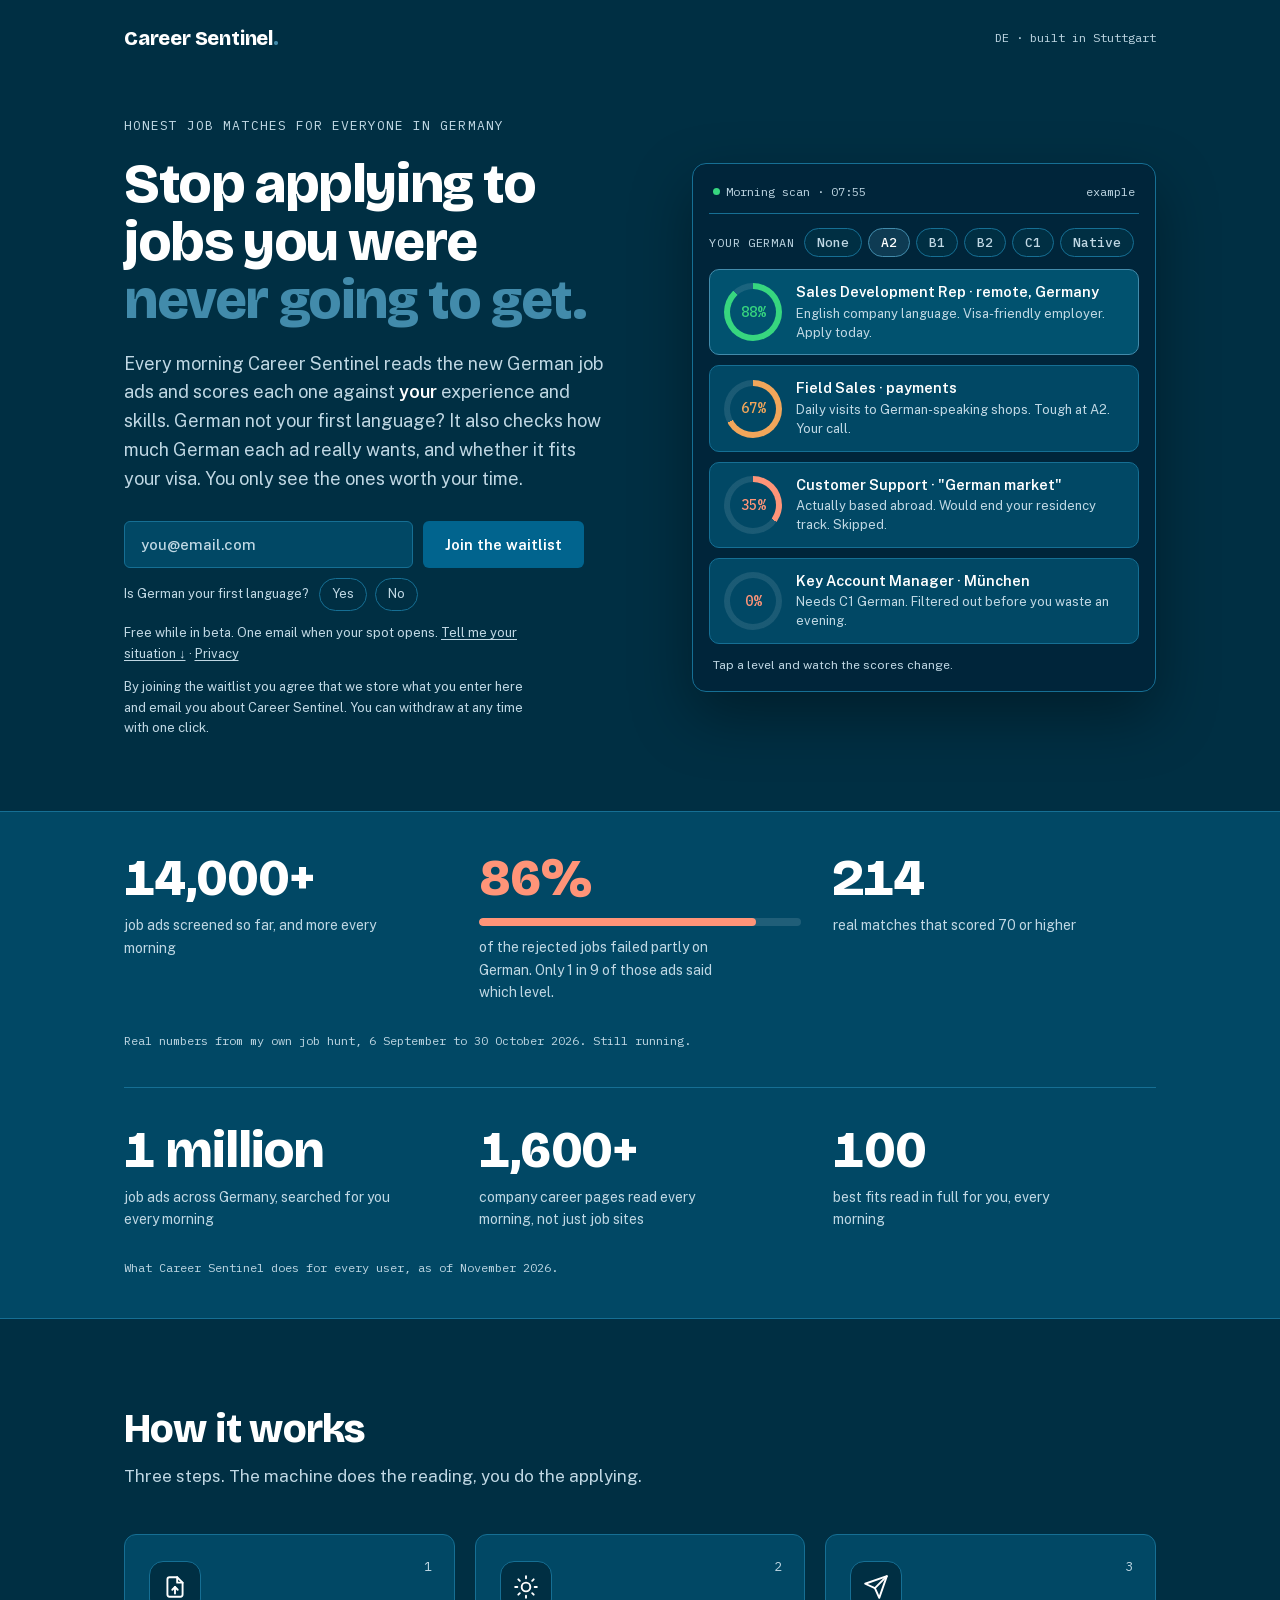
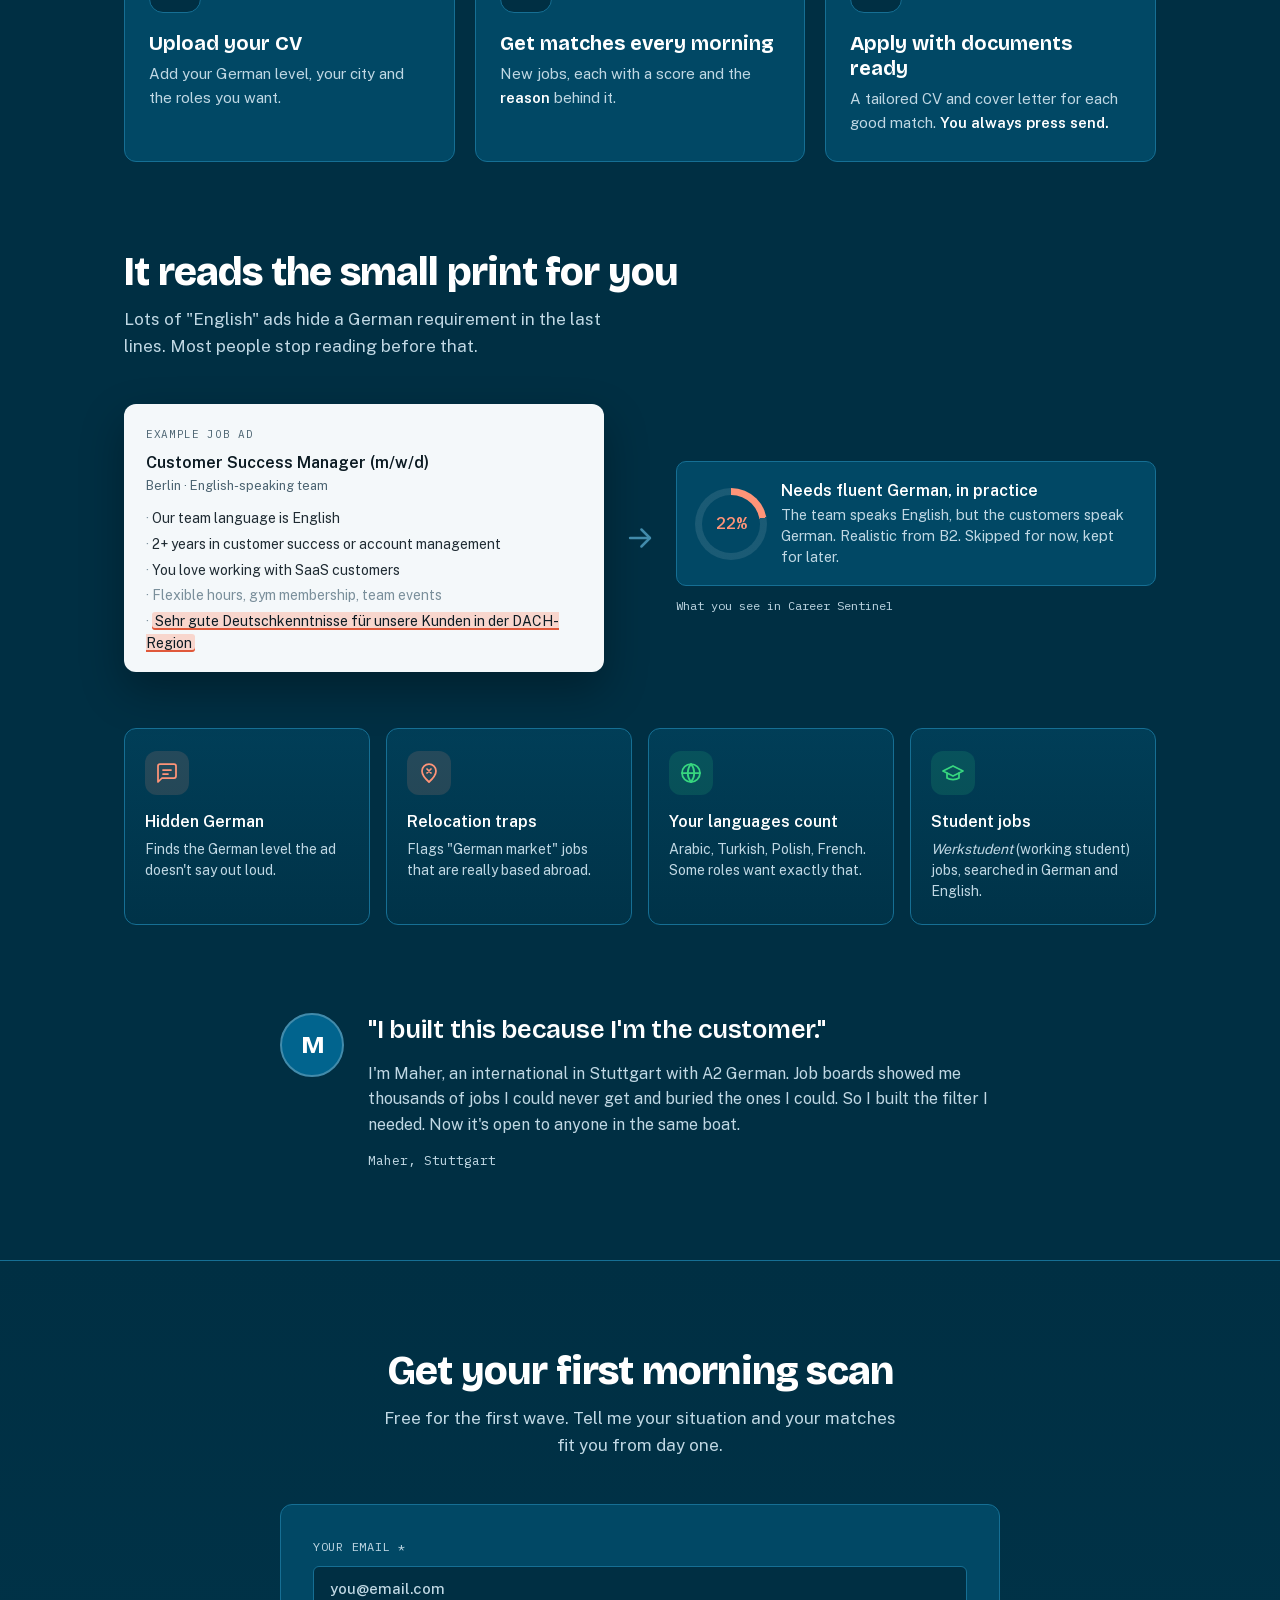
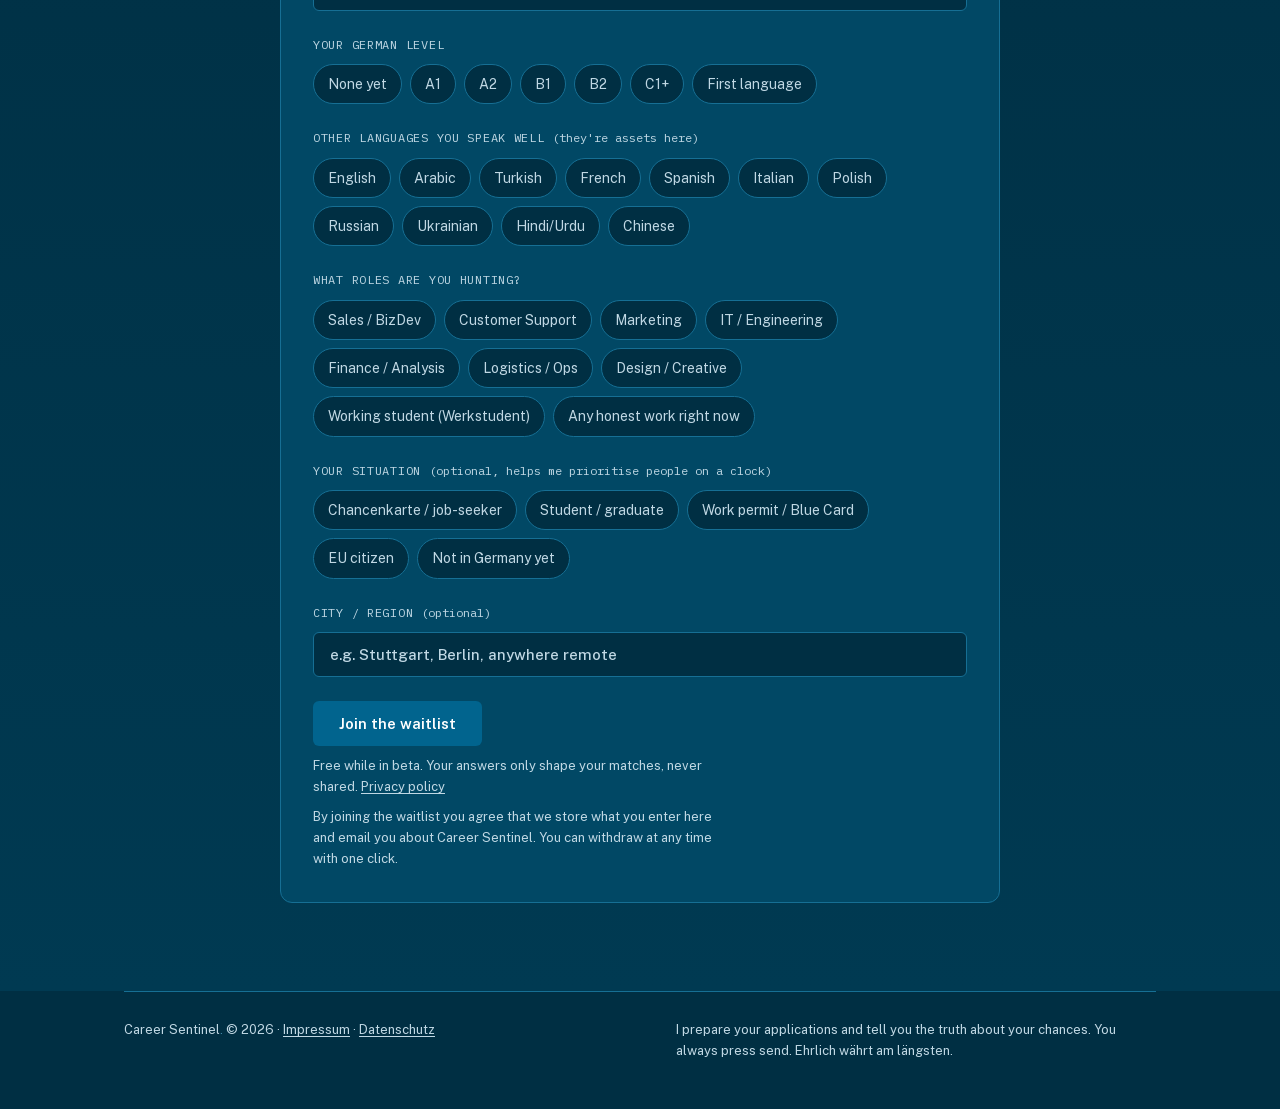
==== index.html @ a201314f "Landing page: what Career Sentinel does every morning, in three numbers A second row under the job-h" ====
<!doctype html>
<html lang="en">
<head>
<meta charset="utf-8">
<meta name="viewport" content="width=device-width, initial-scale=1">
<title>Career Sentinel</title>
<meta name="description" content="Every morning, Career Sentinel scans the German job market and scores each posting for your languages, your visa situation and your level of German. Built in Stuttgart, for job seekers.">
<meta property="og:title" content="Career Sentinel: the German job market, working for you">
<meta property="og:description" content="Daily scans of the German job market, honestly scored for every job seeker: language reality, visa fit, no relocation traps. Join the waitlist.">
<meta property="og:type" content="website">
<meta property="og:url" content="https://careersentinel.de/">
<meta property="og:image" content="https://careersentinel.de/og-image.png">
<meta name="twitter:card" content="summary_large_image">
<link rel="canonical" href="https://careersentinel.de/">
<link rel="stylesheet" href="fonts/fonts.css">
<link rel="icon" href="favicon.ico" sizes="any">
<link rel="icon" href="favicon-32.png" type="image/png" sizes="32x32">
<link rel="apple-touch-icon" href="apple-touch-icon.png">
<style>
  :root {
    /* Brand palette from the designer: 002F43 / 01648E / 428BAB / C0D8E4
       / FFFFFF / 2B2B2B / 000000, matching app.careersentinel.de.
       Each colour has ONE job, because the brand blues are not readable
       as body text on this background: --signal fills buttons and is
       never text; --accent draws borders and may carry LARGE text only
       (3.71 on --night, which clears the 3.0 large text is allowed and
       misses the 4.5 body text needs); --ink-dim is the only blue safe
       at body size. --good, --warn and --reject sit deliberately
       outside the palette: they carry meaning in the demo, and seven
       blues cannot say "this one will waste your time".
       Measured on --surface: white 9.9, --ink-dim 6.7, --good 5.2,
       --warn 4.9, --reject 4.6, white on --signal 6.5. */
    --night: #002F43;
    --surface: #014865;
    --surface-2: #01526F;
    --line: #166F94;
    --ink: #FFFFFF;
    --ink-dim: #C0D8E4;
    --signal: #01648E;
    --on-signal: #FFFFFF;
    --accent: #428BAB;
    --good: #37D67F;
    --warn: #F2A65A;
    --reject: #FF9478;
    --display: "Bricolage Grotesque", Georgia, serif;
    --body: "Public Sans", -apple-system, Helvetica, Arial, sans-serif;
    --mono: "IBM Plex Mono", Menlo, monospace;
  }
  * { margin: 0; padding: 0; box-sizing: border-box; }
  body {
    background: var(--night);
    color: var(--ink);
    font-family: var(--body);
    font-size: 16px;
    line-height: 1.6;
  }
  .wrap { max-width: 1080px; margin: 0 auto; padding: 0 24px; }
  @media (max-width: 520px) { .wrap { padding: 0 16px; } }
  svg.i { width: 24px; height: 24px; fill: none; stroke: currentColor;
    stroke-width: 1.75; stroke-linecap: round; stroke-linejoin: round; flex: none; }

  /* ---------- header ---------- */
  header {
    display: flex; align-items: center; justify-content: space-between;
    padding: 22px 0;
  }
  .logo {
    font-family: var(--display); font-weight: 800; font-size: 20px;
    letter-spacing: -0.01em; color: var(--ink); text-decoration: none;
  }
  .logo .dot { color: var(--accent); }
  .made-in {
    font-family: var(--mono); font-size: 12px; color: var(--ink-dim);
  }

  /* ---------- hero ---------- */
  .hero {
    display: grid; grid-template-columns: 1.05fr 0.95fr; gap: 56px;
    align-items: center; padding: 40px 0 72px;
  }
  @media (max-width: 860px) { .hero { grid-template-columns: 1fr; gap: 40px; padding-top: 16px; } }
  .eyebrow {
    font-family: var(--mono); font-size: 13px; color: var(--ink-dim);
    letter-spacing: 0.08em; text-transform: uppercase; margin-bottom: 18px;
  }
  h1 {
    font-family: var(--display); font-weight: 800; font-size: clamp(34px, 5.2vw, 56px);
    line-height: 1.04; letter-spacing: -0.025em; text-wrap: balance;
    margin-bottom: 20px;
  }
  h1 em { font-style: normal; color: var(--accent); }
  .sub {
    font-size: 18px; color: var(--ink-dim); max-width: 44ch; margin-bottom: 28px;
  }
  .sub strong { color: var(--ink); font-weight: 600; }

  form.waitlist { display: flex; gap: 10px; max-width: 460px; }
  @media (max-width: 520px) { form.waitlist { flex-direction: column; } }
  form.waitlist input {
    flex: 1; background: var(--surface); border: 1px solid var(--line);
    color: var(--ink); font: 500 15px var(--body);
    padding: 14px 16px; border-radius: 6px; min-width: 0;
  }
  form.waitlist input::placeholder { color: var(--ink-dim); }
  form.waitlist input:focus, form.waitlist button:focus {
    outline: 2px solid var(--ink); outline-offset: 2px;
  }
  form.waitlist button {
    background: var(--signal); color: var(--on-signal); border: 0; cursor: pointer;
    font: 600 15px var(--body); padding: 14px 22px; border-radius: 6px;
    white-space: nowrap;
  }
  form.waitlist button:hover { filter: brightness(1.08); }
  /* one optional tap under the email: who is actually signing up */
  form.waitlist { flex-wrap: wrap; }
  .quick-q { flex-basis: 100%; display: flex; align-items: center; flex-wrap: wrap; gap: 8px 10px;
    font-size: 13px; color: var(--ink-dim); }
  .quick-q .pills label { padding: 5px 12px; font-size: 13px; }
  .form-note { font-size: 13px; color: var(--ink-dim); margin-top: 12px; max-width: 52ch; }

  /* ---------- morning scan panel (hero right) ---------- */
  .panel {
    background: #00253A; border: 1px solid var(--line); border-radius: 14px;
    padding: 16px; box-shadow: 0 24px 60px rgba(0, 0, 0, 0.35);
  }
  .panel-bar {
    display: flex; align-items: center; justify-content: space-between;
    font-family: var(--mono); font-size: 12px; color: var(--ink-dim);
    padding: 2px 4px 12px; border-bottom: 1px solid var(--line); margin-bottom: 14px;
  }
  .panel-bar .live { display: inline-flex; align-items: center; gap: 6px; }
  .panel-bar .live::before {
    content: ""; width: 7px; height: 7px; border-radius: 50%; background: var(--good);
  }
  .stack { display: flex; flex-direction: column; gap: 10px; }
  .vcard {
    background: var(--surface); border: 1px solid var(--line);
    border-radius: 10px; padding: 12px 14px;
    display: grid; grid-template-columns: 58px 1fr; gap: 14px; align-items: center;
  }
  .ring {
    --p: 0; --c: var(--good);
    width: 58px; height: 58px; border-radius: 50%;
    background: conic-gradient(var(--c) calc(var(--p) * 1%), rgba(255,255,255,0.1) 0);
    display: grid; place-items: center;
    transition: --p 0.4s ease;
  }
  .ring .score {
    width: 46px; height: 46px; border-radius: 50%; background: var(--surface);
    display: grid; place-items: center;
    font-family: var(--mono); font-weight: 500; font-size: 14px; color: var(--c);
  }
  .vcard.lift .ring .score { background: var(--surface-2); }
  .ok { --c: var(--good); } .warn { --c: var(--warn); } .no { --c: var(--reject); }
  .vcard .job { font-weight: 600; font-size: 14.5px; line-height: 1.35; }
  .vcard .verdict { font-size: 13px; color: var(--ink-dim); margin-top: 3px; line-height: 1.45; }
  .vcard.lift { border-color: var(--accent); background: var(--surface-2); }

  .level-picker { display: flex; align-items: center; flex-wrap: wrap; gap: 6px; margin-bottom: 12px; }
  .level-picker .lp-label {
    font-family: var(--mono); font-size: 12px; color: var(--ink-dim);
    letter-spacing: 0.06em; text-transform: uppercase; margin-right: 4px;
  }
  .level-picker button {
    font: 500 13px var(--mono); cursor: pointer;
    background: var(--night); color: var(--ink-dim);
    border: 1px solid var(--line); border-radius: 999px; padding: 5px 12px;
  }
  .level-picker button:hover { border-color: var(--accent); }
  .level-picker button[aria-pressed="true"] {
    border-color: var(--accent); color: var(--ink);
    background: rgba(66, 139, 171, 0.22);
  }
  .level-picker button:focus-visible { outline: 2px solid var(--ink); outline-offset: 2px; }
  .panel-note { font-size: 12px; color: var(--ink-dim); margin-top: 12px; padding: 0 4px; }

  /* ---------- proof strip ---------- */
  .proof {
    background: var(--surface); border-top: 1px solid var(--line); border-bottom: 1px solid var(--line);
    padding: 40px 0;
  }
  .proof-grid {
    display: grid; grid-template-columns: repeat(3, 1fr); gap: 32px;
  }
  @media (max-width: 720px) { .proof-grid { grid-template-columns: 1fr; gap: 28px; } }
  .proof .num {
    font-family: var(--display); font-weight: 800; font-size: clamp(40px, 5vw, 52px);
    line-height: 1; letter-spacing: -0.02em; font-variant-numeric: tabular-nums;
  }
  .proof .num.red { color: var(--reject); }
  .proof .lbl { font-size: 14px; color: var(--ink-dim); margin-top: 10px; max-width: 30ch; }
  .bar { height: 8px; border-radius: 99px; background: rgba(255,255,255,0.12); margin-top: 14px; overflow: hidden; }
  .bar span { display: block; height: 100%; width: 86%; background: var(--reject); border-radius: 99px; }
  .proof-src { font-size: 12px; color: var(--ink-dim); margin-top: 28px; font-family: var(--mono); }
  .proof-grid.next { margin-top: 36px; padding-top: 36px; border-top: 1px solid var(--line); }

  /* ---------- sections ---------- */
  section { padding: 88px 0; }
  @media (max-width: 720px) { section { padding: 64px 0; } }
  h2 {
    font-family: var(--display); font-weight: 800; font-size: clamp(28px, 3.8vw, 40px);
    letter-spacing: -0.02em; line-height: 1.1; text-wrap: balance;
    margin-bottom: 12px; max-width: 22ch;
  }
  .lede { color: var(--ink-dim); max-width: 52ch; margin-bottom: 44px; font-size: 17px; }

  /* steps */
  .steps { display: grid; grid-template-columns: repeat(3, 1fr); gap: 20px; counter-reset: step; position: relative; }
  @media (max-width: 820px) { .steps { grid-template-columns: 1fr; } }
  .step {
    background: var(--surface); border: 1px solid var(--line);
    border-radius: 12px; padding: 26px 24px; position: relative;
  }
  .step .icon {
    width: 52px; height: 52px; border-radius: 14px; display: grid; place-items: center;
    background: var(--night); border: 1px solid var(--line); color: var(--ink); margin-bottom: 18px;
  }
  .step .icon svg.i { width: 26px; height: 26px; }
  .step .n {
    position: absolute; top: 22px; right: 22px;
    font-family: var(--mono); font-size: 13px; color: var(--ink-dim);
  }
  .step h3 { font-family: var(--display); font-weight: 700; font-size: 20px; line-height: 1.25; margin-bottom: 6px; }
  .step p { font-size: 15px; color: var(--ink-dim); }
  .step p strong { color: var(--ink); font-weight: 600; }
  @media (max-width: 820px) {
    .step { display: grid; grid-template-columns: 52px 1fr; column-gap: 16px; padding: 20px; }
    .step .icon { grid-row: span 2; margin: 0; }
    .step h3 { font-size: 18px; padding-right: 16px; }
  }

  /* small print: ad vs verdict */
  .reveal {
    display: grid; grid-template-columns: 1fr 56px 1fr; align-items: center; gap: 8px;
    margin-bottom: 56px;
  }
  @media (max-width: 820px) { .reveal { grid-template-columns: 1fr; gap: 12px; } }
  .ad {
    background: #F4F8FA; color: #1F2B33; border-radius: 12px; padding: 22px 22px 18px;
    font-size: 14px; line-height: 1.55; box-shadow: 0 18px 44px rgba(0,0,0,0.3);
  }
  .ad .tag {
    font-family: var(--mono); font-size: 11px; letter-spacing: 0.06em; text-transform: uppercase;
    color: #4C6472; margin-bottom: 8px;
  }
  .ad .t { font-weight: 700; font-size: 16px; color: #0B1A22; }
  .ad .meta { color: #4C6472; font-size: 13px; margin-bottom: 12px; }
  .ad ul { list-style: none; display: flex; flex-direction: column; gap: 4px; }
  .ad li::before { content: "· "; color: #7A8F9B; }
  .ad .fade { color: #7A8F9B; }
  .ad mark {
    background: rgba(255, 148, 120, 0.35); color: #0B1A22; padding: 1px 3px; border-radius: 3px;
    box-shadow: inset 0 -2px 0 #E0583A;
  }
  .arrow { display: grid; place-items: center; color: var(--accent); }
  .arrow svg.i { width: 34px; height: 34px; }
  @media (max-width: 820px) { .arrow svg.i { transform: rotate(90deg); } }
  .reveal .vcard { padding: 18px; grid-template-columns: 72px 1fr; }
  .reveal .ring { width: 72px; height: 72px; }
  .reveal .ring .score { width: 58px; height: 58px; font-size: 17px; }
  .reveal .vcard .job { font-size: 16px; }
  .reveal .vcard .verdict { font-size: 14.5px; }
  .reveal-cap { font-size: 12px; color: var(--ink-dim); font-family: var(--mono); margin-top: 10px; }

  .tiles { display: grid; grid-template-columns: repeat(4, 1fr); gap: 16px; }
  @media (max-width: 960px) { .tiles { grid-template-columns: repeat(2, 1fr); } }
  @media (max-width: 520px) { .tiles { grid-template-columns: 1fr; } }
  .tile {
    border: 1px solid var(--line); border-radius: 12px; padding: 22px 20px;
    background: linear-gradient(180deg, rgba(1,72,101,0.6), rgba(1,72,101,0.15));
  }
  .tile .ti {
    width: 44px; height: 44px; border-radius: 12px; display: grid; place-items: center; margin-bottom: 14px;
  }
  .tile .ti.no { background: rgba(255,148,120,0.14); color: var(--reject); }
  .tile .ti.ok { background: rgba(55,214,127,0.14); color: var(--good); }
  .tile b { display: block; font-size: 16px; margin-bottom: 4px; }
  .tile span { font-size: 14px; color: var(--ink-dim); line-height: 1.5; display: block; }

  /* ---------- founder ---------- */
  .founder {
    display: grid; grid-template-columns: auto 1fr; gap: 24px;
    align-items: start; max-width: 720px; margin: 0 auto;
  }
  @media (max-width: 560px) { .founder { grid-template-columns: 1fr; gap: 16px; } }
  .founder .avatar {
    width: 64px; height: 64px; border-radius: 50%;
    background: var(--signal); color: var(--on-signal);
    display: grid; place-items: center; border: 2px solid var(--accent);
    font-family: var(--display); font-weight: 800; font-size: 24px;
  }
  .founder blockquote {
    font-family: var(--display); font-weight: 600; font-size: clamp(21px, 2.6vw, 26px);
    line-height: 1.3; letter-spacing: -0.01em; margin-bottom: 14px; text-wrap: pretty;
  }
  .founder p { font-size: 16px; color: var(--ink-dim); }
  .founder .sig { font-family: var(--mono); font-size: 13px; color: var(--ink-dim); margin-top: 14px; }

  /* ---------- final CTA + footer ---------- */
  .final { padding: 88px 0; background: linear-gradient(180deg, var(--night), #003A52); border-top: 1px solid var(--line); }
  .final h2, .final > .wrap > .lede { text-align: center; margin-left: auto; margin-right: auto; }
  .signup {
    background: var(--surface); border: 1px solid var(--line); border-radius: 12px;
    padding: 32px; max-width: 720px; margin: 0 auto;
    display: flex; flex-direction: column; gap: 24px;
  }
  @media (max-width: 520px) { .signup { padding: 22px 18px; } }
  .field-label {
    font-family: var(--mono); font-size: 12px; color: var(--ink-dim);
    letter-spacing: 0.06em; text-transform: uppercase; margin-bottom: 10px;
  }
  .field-label .opt { text-transform: none; letter-spacing: 0; }
  .pills { display: flex; flex-wrap: wrap; gap: 8px; }
  .pills label {
    cursor: pointer; user-select: none;
    border: 1px solid var(--line); border-radius: 999px;
    padding: 8px 14px; font-size: 14px; color: var(--ink-dim);
    background: var(--night);
  }
  .pills input { position: absolute; opacity: 0; pointer-events: none; }
  .pills label:has(input:checked) {
    border-color: var(--accent); color: var(--ink);
    background: rgba(66, 139, 171, 0.22);
  }
  .pills label:has(input:focus-visible) { outline: 2px solid var(--ink); outline-offset: 2px; }
  .signup input[type="text"], .signup input[type="email"] {
    width: 100%; background: var(--night); border: 1px solid var(--line);
    color: var(--ink); font: 500 15px var(--body);
    padding: 13px 16px; border-radius: 6px;
  }
  .signup input::placeholder { color: var(--ink-dim); }
  .signup input:focus { outline: 2px solid var(--ink); outline-offset: 2px; }
  .signup .submit-row { display: flex; flex-direction: column; align-items: flex-start; gap: 10px; }
  .signup button {
    background: var(--signal); color: var(--on-signal); border: 0; cursor: pointer;
    font: 600 15px var(--body); padding: 14px 26px; border-radius: 6px;
  }
  .signup button:hover { filter: brightness(1.08); }
  .signup button:focus { outline: 2px solid var(--ink); outline-offset: 2px; }
  .signup .form-note { margin: 0; }
  footer {
    border-top: 1px solid var(--line); padding: 28px 0 48px;
    font-size: 13px; color: var(--ink-dim);
    display: flex; justify-content: space-between; gap: 16px; flex-wrap: wrap;
  }
  footer .fine { max-width: 60ch; }
  a { color: var(--ink-dim); text-decoration: underline; text-underline-offset: 2px; }
  a:hover { color: var(--ink); }

  /* ---------- reveals (JS-gated; page fully readable without) ---------- */
  @property --p { syntax: "<number>"; inherits: true; initial-value: 0; }
  @media (prefers-reduced-motion: no-preference) {
    html.js .rv { opacity: 0; transform: translateY(14px);
      transition: opacity 0.5s ease, transform 0.5s ease; }
    html.js .rv.in { opacity: 1; transform: none; }
  }
  /* Honeypot. The forms carry no JavaScript and no CAPTCHA, so a field
     that humans never see and bots fill in anyway is the defence. Kept
     off-screen rather than display:none, which more bots recognise. */
  .hp { position:absolute; left:-9999px; width:1px; height:1px; overflow:hidden; }
</style>
<script>
(function () {
  if (location.hostname.endsWith("github.io")) {
    location.replace("https://careersentinel.de" + location.pathname.replace(/^\/?/, "/") + location.search);
    return;
  }
  if (location.hostname.endsWith("careersentinel.de")) {
    var s = document.createElement("script");
    s.defer = true; s.src = "/_vercel/insights/script.js";
    document.head.appendChild(s);
  }
})();
</script>
</head>
<body>
<script>document.documentElement.classList.add('js')</script>

<div class="wrap">
  <header>
    <a class="logo" href="#">Career Sentinel<span class="dot">.</span></a>
    <div class="made-in"><a href="de/" style="text-decoration:none">DE</a> · built in Stuttgart</div>
  </header>

  <div class="hero">
    <div>
      <div class="eyebrow">Honest job matches for everyone in Germany</div>
      <h1>Stop applying to jobs you were <em>never going to get.</em></h1>
      <p class="sub">Every morning Career Sentinel reads the new German job ads and scores each one against <strong>your</strong> experience and skills. German not your first language? It also checks how much German each ad really wants, and whether it fits your visa. You only see the ones worth your time.</p>
      <form class="waitlist" action="https://app.careersentinel.de/waitlist" method="POST">
        <input type="hidden" name="lang" value="en">
        <div class="hp" aria-hidden="true"><label>Website<input type="text" name="website" tabindex="-1" autocomplete="off"></label></div>
        <input type="hidden" name="source" value="hero-quick-join">
        <input type="email" name="email" required placeholder="you@email.com" aria-label="Email address">
        <button type="submit">Join the waitlist</button>
        <div class="quick-q"><span>Is German your first language?</span>
          <div class="pills" role="group" aria-label="Is German your first language?">
            <label><input type="radio" name="german_level" value="native">Yes</label>
            <label><input type="radio" name="german_level" value="not native">No</label>
          </div>
        </div>
      </form>
      <p class="form-note">Free while in beta. One email when your spot opens. <a href="#profile">Tell me your situation ↓</a> · <a href="datenschutz.html">Privacy</a></p>
      <p class="form-note consent">By joining the waitlist you agree that we store what you enter here and email you about Career Sentinel. You can withdraw at any time with one click.</p>
    </div>

    <div class="panel rv" aria-label="Example scored jobs">
      <div class="panel-bar"><span class="live">Morning scan · 07:55</span><span>example</span></div>
      <div class="level-picker" id="level-picker" hidden>
        <span class="lp-label">Your German</span>
        <button type="button" data-level="none">None</button>
        <button type="button" data-level="a2" aria-pressed="true">A2</button>
        <button type="button" data-level="b1">B1</button>
        <button type="button" data-level="b2">B2</button>
        <button type="button" data-level="c1">C1</button>
        <button type="button" data-level="native">Native</button>
      </div>
      <div class="stack">
        <div class="vcard lift" id="card-sdr" style="order:1">
          <div class="ring ok" style="--p:88"><div class="score">88%</div></div>
          <div>
            <div class="job">Sales Development Rep · remote, Germany</div>
            <div class="verdict">English company language. Visa-friendly employer. Apply today.</div>
          </div>
        </div>
        <div class="vcard" id="card-field" style="order:2">
          <div class="ring warn" style="--p:67"><div class="score">67%</div></div>
          <div>
            <div class="job">Field Sales · payments</div>
            <div class="verdict">Daily visits to German-speaking shops. Tough at A2. Your call.</div>
          </div>
        </div>
        <div class="vcard" id="card-trap" style="order:3">
          <div class="ring no" style="--p:35"><div class="score">35%</div></div>
          <div>
            <div class="job">Customer Support · "German market"</div>
            <div class="verdict">Actually based abroad. Would end your residency track. Skipped.</div>
          </div>
        </div>
        <div class="vcard" id="card-kam" style="order:4">
          <div class="ring no" style="--p:0"><div class="score">0%</div></div>
          <div>
            <div class="job">Key Account Manager · München</div>
            <div class="verdict">Needs C1 German. Filtered out before you waste an evening.</div>
          </div>
        </div>
      </div>
      <p class="panel-note" id="panel-note" hidden>Tap a level and watch the scores change.</p>
    </div>
  </div>
</div>

<div class="proof">
  <div class="wrap">
    <div class="proof-grid">
      <div class="rv"><div class="num">14,000+</div><div class="lbl">job ads screened so far, and more every morning</div></div>
      <div class="rv"><div class="num red">86%</div><div class="bar" aria-hidden="true"><span></span></div><div class="lbl">of the rejected jobs failed partly on German. Only 1 in 9 of those ads said which level.</div></div>
      <div class="rv"><div class="num">214</div><div class="lbl">real matches that scored 70 or higher</div></div>
    </div>
    <div class="proof-src">Real numbers from my own job hunt, 6 September to 30 October 2026. Still running.</div>
    <div class="proof-grid next">
      <div class="rv"><div class="num">1 million</div><div class="lbl">job ads across Germany, searched for you every morning</div></div>
      <div class="rv"><div class="num">1,600+</div><div class="lbl">company career pages read every morning, not just job sites</div></div>
      <div class="rv"><div class="num">100</div><div class="lbl">best fits read in full for you, every morning</div></div>
    </div>
    <div class="proof-src">What Career Sentinel does for every user, as of November 2026.</div>
  </div>
</div>

<div class="wrap">
  <section>
    <h2>How it works</h2>
    <p class="lede">Three steps. The machine does the reading, you do the applying.</p>
    <div class="steps">
      <div class="step rv">
        <div class="icon"><svg class="i" viewBox="0 0 24 24" aria-hidden="true"><path d="M14 3H7a2 2 0 0 0-2 2v14a2 2 0 0 0 2 2h10a2 2 0 0 0 2-2V8z"/><path d="M14 3v5h5"/><path d="M12 18v-6"/><path d="m9.5 14.5 2.5-2.5 2.5 2.5"/></svg></div>
        <span class="n">1</span>
        <h3>Upload your CV</h3>
        <p>Add your German level, your city and the roles you want.</p>
      </div>
      <div class="step rv">
        <div class="icon"><svg class="i" viewBox="0 0 24 24" aria-hidden="true"><circle cx="12" cy="12" r="4"/><path d="M12 2v2M12 20v2M4.9 4.9l1.4 1.4M17.7 17.7l1.4 1.4M2 12h2M20 12h2M4.9 19.1l1.4-1.4M17.7 6.3l1.4-1.4"/></svg></div>
        <span class="n">2</span>
        <h3>Get matches every morning</h3>
        <p>New jobs, each with a score and the <strong>reason</strong> behind it.</p>
      </div>
      <div class="step rv">
        <div class="icon"><svg class="i" viewBox="0 0 24 24" aria-hidden="true"><path d="M22 2 11 13"/><path d="M22 2 15 22l-4-9-9-4z"/></svg></div>
        <span class="n">3</span>
        <h3>Apply with documents ready</h3>
        <p>A tailored CV and cover letter for each good match. <strong>You always press send.</strong></p>
      </div>
    </div>
  </section>

  <section style="padding-top:0">
    <h2>It reads the small print for you</h2>
    <p class="lede">Lots of "English" ads hide a German requirement in the last lines. Most people stop reading before that.</p>

    <div class="reveal">
      <div class="ad rv" aria-label="Example job ad">
        <div class="tag">Example job ad</div>
        <div class="t">Customer Success Manager (m/w/d)</div>
        <div class="meta">Berlin · English-speaking team</div>
        <ul>
          <li>Our team language is English</li>
          <li>2+ years in customer success or account management</li>
          <li>You love working with SaaS customers</li>
          <li class="fade">Flexible hours, gym membership, team events</li>
          <li><mark>Sehr gute Deutschkenntnisse für unsere Kunden in der DACH-Region</mark></li>
        </ul>
      </div>
      <div class="arrow" aria-hidden="true"><svg class="i" viewBox="0 0 24 24"><path d="M5 12h14"/><path d="m13 6 6 6-6 6"/></svg></div>
      <div class="rv">
        <div class="vcard">
          <div class="ring no" style="--p:22"><div class="score">22%</div></div>
          <div>
            <div class="job">Needs fluent German, in practice</div>
            <div class="verdict">The team speaks English, but the customers speak German. Realistic from B2. Skipped for now, kept for later.</div>
          </div>
        </div>
        <div class="reveal-cap">What you see in Career Sentinel</div>
      </div>
    </div>

    <div class="tiles">
      <div class="tile rv">
        <div class="ti no"><svg class="i" viewBox="0 0 24 24" aria-hidden="true"><path d="M21 15a2 2 0 0 1-2 2H7l-4 4V5a2 2 0 0 1 2-2h14a2 2 0 0 1 2 2z"/><path d="M8 9h8M8 13h5"/></svg></div>
        <b>Hidden German</b>
        <span>Finds the German level the ad doesn't say out loud.</span>
      </div>
      <div class="tile rv">
        <div class="ti no"><svg class="i" viewBox="0 0 24 24" aria-hidden="true"><path d="M12 21s-7-6.2-7-11a7 7 0 0 1 14 0c0 4.8-7 11-7 11z"/><path d="m10 8 4 4M14 8l-4 4"/></svg></div>
        <b>Relocation traps</b>
        <span>Flags "German market" jobs that are really based abroad.</span>
      </div>
      <div class="tile rv">
        <div class="ti ok"><svg class="i" viewBox="0 0 24 24" aria-hidden="true"><circle cx="12" cy="12" r="9"/><path d="M3 12h18"/><path d="M12 3a14 14 0 0 1 0 18M12 3a14 14 0 0 0 0 18"/></svg></div>
        <b>Your languages count</b>
        <span>Arabic, Turkish, Polish, French. Some roles want exactly that.</span>
      </div>
      <div class="tile rv">
        <div class="ti ok"><svg class="i" viewBox="0 0 24 24" aria-hidden="true"><path d="M22 10 12 5 2 10l10 5z"/><path d="M6 12v5c3 2 9 2 12 0v-5"/></svg></div>
        <b>Student jobs</b>
        <span><i>Werkstudent</i> (working student) jobs, searched in German and English.</span>
      </div>
    </div>
  </section>

  <section style="padding-top:0">
    <div class="founder rv">
      <div class="avatar">M</div>
      <div>
        <blockquote>"I built this because I'm the customer."</blockquote>
        <p>I'm Maher, an international in Stuttgart with A2 German. Job boards showed me thousands of jobs I could never get and buried the ones I could. So I built the filter I needed. Now it's open to anyone in the same boat.</p>
        <p class="sig">Maher, Stuttgart</p>
      </div>
    </div>
  </section>
</div>

<div class="final" id="profile">
  <div class="wrap">
    <h2>Get your first morning scan</h2>
    <p class="lede">Free for the first wave. Tell me your situation and your matches fit you from day one.</p>
    <form class="signup" action="https://app.careersentinel.de/waitlist" method="POST">
        <input type="hidden" name="lang" value="en">
        <div class="hp" aria-hidden="true"><label>Website<input type="text" name="website" tabindex="-1" autocomplete="off"></label></div>
      <input type="hidden" name="source" value="full-profile-form">
      <div>
        <div class="field-label">Your email *</div>
        <input type="email" name="email" required placeholder="you@email.com" aria-label="Email address">
      </div>
      <div>
        <div class="field-label">Your German level</div>
        <div class="pills" role="group" aria-label="German level">
          <label><input type="radio" name="german_level" value="none">None yet</label>
          <label><input type="radio" name="german_level" value="A1">A1</label>
          <label><input type="radio" name="german_level" value="A2">A2</label>
          <label><input type="radio" name="german_level" value="B1">B1</label>
          <label><input type="radio" name="german_level" value="B2">B2</label>
          <label><input type="radio" name="german_level" value="C1+">C1+</label>
          <label><input type="radio" name="german_level" value="native">First language</label>
        </div>
      </div>
      <div>
        <div class="field-label">Other languages you speak well <span class="opt">(they're assets here)</span></div>
        <div class="pills" role="group" aria-label="Other languages">
          <label><input type="checkbox" name="languages" value="English">English</label>
          <label><input type="checkbox" name="languages" value="Arabic">Arabic</label>
          <label><input type="checkbox" name="languages" value="Turkish">Turkish</label>
          <label><input type="checkbox" name="languages" value="French">French</label>
          <label><input type="checkbox" name="languages" value="Spanish">Spanish</label>
          <label><input type="checkbox" name="languages" value="Italian">Italian</label>
          <label><input type="checkbox" name="languages" value="Polish">Polish</label>
          <label><input type="checkbox" name="languages" value="Russian">Russian</label>
          <label><input type="checkbox" name="languages" value="Ukrainian">Ukrainian</label>
          <label><input type="checkbox" name="languages" value="Hindi/Urdu">Hindi/Urdu</label>
          <label><input type="checkbox" name="languages" value="Chinese">Chinese</label>
        </div>
      </div>
      <div>
        <div class="field-label">What roles are you hunting?</div>
        <div class="pills" role="group" aria-label="Role areas">
          <label><input type="checkbox" name="roles" value="Sales / Business Development">Sales / BizDev</label>
          <label><input type="checkbox" name="roles" value="Customer Support / Success">Customer Support</label>
          <label><input type="checkbox" name="roles" value="Marketing">Marketing</label>
          <label><input type="checkbox" name="roles" value="IT / Engineering">IT / Engineering</label>
          <label><input type="checkbox" name="roles" value="Finance / Analysis">Finance / Analysis</label>
          <label><input type="checkbox" name="roles" value="Logistics / Operations">Logistics / Ops</label>
          <label><input type="checkbox" name="roles" value="Design / Creative">Design / Creative</label>
          <label><input type="checkbox" name="roles" value="Working student (Werkstudent)">Working student (Werkstudent)</label>
          <label><input type="checkbox" name="roles" value="Any honest work right now">Any honest work right now</label>
        </div>
      </div>
      <div>
        <div class="field-label">Your situation <span class="opt">(optional, helps me prioritise people on a clock)</span></div>
        <div class="pills" role="group" aria-label="Visa situation">
          <label><input type="radio" name="situation" value="Chancenkarte / job-seeker visa">Chancenkarte / job-seeker</label>
          <label><input type="radio" name="situation" value="Student / graduate">Student / graduate</label>
          <label><input type="radio" name="situation" value="Work permit / Blue Card">Work permit / Blue Card</label>
          <label><input type="radio" name="situation" value="EU citizen">EU citizen</label>
          <label><input type="radio" name="situation" value="Not in Germany yet">Not in Germany yet</label>
        </div>
      </div>
      <div>
        <div class="field-label">City / region <span class="opt">(optional)</span></div>
        <input type="text" name="city" placeholder="e.g. Stuttgart, Berlin, anywhere remote">
      </div>
      <div class="submit-row">
        <button type="submit">Join the waitlist</button>
        <p class="form-note">Free while in beta. Your answers only shape your matches, never shared. <a href="datenschutz.html">Privacy policy</a></p>
        <p class="form-note consent">By joining the waitlist you agree that we store what you enter here and email you about Career Sentinel. You can withdraw at any time with one click.</p>
      </div>
    </form>
  </div>
</div>

<div class="wrap">
  <footer>
    <div>Career Sentinel<span style="color:var(--accent)">.</span> © 2026 · <a href="impressum.html">Impressum</a> · <a href="datenschutz.html">Datenschutz</a></div>
    <div class="fine">I prepare your applications and tell you the truth about your chances. You always press send. Ehrlich währt am längsten.</div>
  </footer>
</div>
<script>
(function () {
  var reduced = matchMedia("(prefers-reduced-motion: reduce)").matches;

  /* ---- interactive score demo ---- */
  var DEMO = {
    none: {
      sdr:   [80, "English-first sales team. Hires at every German level. Your experience carries it."],
      field: [22, "Daily visits to German-speaking shops. Not realistic yet. Comes back as your German grows."],
      kam:   [0,  "Needs C1 German. Filtered out before you waste an evening."],
      trap:  [35, "Actually based abroad. Would end your residency track. Skipped."]
    },
    a2: {
      sdr:   [88, "English company language. Visa-friendly employer. Apply today."],
      field: [67, "Daily visits to German-speaking shops. Tough at A2. Your call."],
      kam:   [0,  "Needs C1 German. Filtered out before you waste an evening."],
      trap:  [35, "Actually based abroad. Would end your residency track. Skipped."]
    },
    b1: {
      sdr:   [90, "English company language, and B1 covers the small talk. Apply today."],
      field: [76, "Shop visits in German. Realistic at B1. Worth a serious look."],
      kam:   [0,  "Needs C1. Still a wall at B1. Filtered out."],
      trap:  [35, "Actually based abroad. No German level fixes that. Skipped."]
    },
    b2: {
      sdr:   [91, "English company language, and your German opens the DACH accounts too. Apply today."],
      field: [84, "Your B2 handles the shop visits. Skills match. Apply."],
      kam:   [45, "Ad asks for C1. A strong B2 sometimes gets through. Honest maybe, your call."],
      trap:  [35, "Actually based abroad. B2 doesn't fix that. Skipped."]
    },
    c1: {
      sdr:   [92, "Full DACH reach with your German. Top of today's list. Apply."],
      field: [88, "Language wall gone. Scored on skills now, and yours are strong. Apply."],
      kam:   [86, "The C1 wall is behind you. Close match on experience. Apply."],
      trap:  [35, "Actually based abroad. Even C1 doesn't fix that. Skipped."]
    },
    native: {
      sdr:   [84, "Fits your experience. English-first team, and your German opens the DACH accounts. Apply."],
      field: [88, "Shop visits in German are home turf. Skills match. Apply."],
      kam:   [62, "German is no issue. The ad wants 8+ years, you have 6. Honest maybe, your call."],
      trap:  [35, "Actually based abroad, not in Germany. Skipped."]
    }
  };
  var picker = document.getElementById("level-picker");
  if (picker) {
    picker.hidden = false;
    document.getElementById("panel-note").hidden = false;
    picker.addEventListener("click", function (e) {
      var btn = e.target.closest("button[data-level]");
      if (!btn) return;
      picker.querySelectorAll("button").forEach(function (b) {
        b.setAttribute("aria-pressed", b === btn ? "true" : "false");
      });
      applyLevel(DEMO[btn.dataset.level]);
    });
    var urlLevel = new URLSearchParams(location.search).get("level");
    if (urlLevel && DEMO[urlLevel]) {
      picker.querySelectorAll("button").forEach(function (b) {
        b.setAttribute("aria-pressed", b.dataset.level === urlLevel ? "true" : "false");
      });
      applyLevel(DEMO[urlLevel]);
    }
  }
  function applyLevel(data) {
    var entries = Object.keys(data).map(function (k) {
      return { card: document.getElementById("card-" + k), score: data[k][0], text: data[k][1] };
    }).sort(function (a, b) { return b.score - a.score; });
    entries.forEach(function (en, i) {
      var ring = en.card.querySelector(".ring");
      ring.querySelector(".score").textContent = en.score + "%";
      ring.className = "ring " + (en.score >= 75 ? "ok" : en.score >= 50 ? "warn" : "no");
      ring.style.setProperty("--p", en.score);
      en.card.querySelector(".verdict").textContent = en.text;
      en.card.style.order = i + 1;
      en.card.classList.toggle("lift", i === 0);
    });
  }

  /* ---- count-up proof numbers ---- */
  var counted = false;
  function countUp() {
    if (counted) return; counted = true;
    document.querySelectorAll(".proof .num").forEach(function (el) {
      var raw = el.textContent, m = raw.match(/[\d,]+/);
      if (!m || m[0] === "1") return;  /* "1 million" does not count up from 0 */
      var target = parseInt(m[0].replace(/,/g, ""), 10), start = null;
      function frame(t) {
        if (!start) start = t;
        var p = Math.min((t - start) / 900, 1), eased = 1 - Math.pow(1 - p, 3);
        el.textContent = raw.replace(m[0], Math.round(target * eased).toLocaleString("en-US"));
        if (p < 1) requestAnimationFrame(frame);
      }
      requestAnimationFrame(frame);
    });
  }

  /* ---- which post sent this visit ---- */
  /* A link like ?utm_campaign=ig-01 is appended to the form's source
     ("hero-quick-join|ig-01"), so the signup row says which post it came
     from. No cookie, nothing stored in the browser. The app caps source
     at 40 characters, so the campaign gets what is left. */
  var campaign = "";
  try {
    var q = new URLSearchParams(location.search);
    campaign = (q.get("utm_campaign") || q.get("utm_source") || "")
      .toLowerCase().replace(/[^a-z0-9_-]/g, "");
  } catch (e) {}
  if (campaign) {
    document.querySelectorAll('form input[name="source"]').forEach(function (el) {
      el.value = (el.value + "|" + campaign).slice(0, 40);
    });
  }

  /* ---- reveals ---- */
  var items = document.querySelectorAll(".rv");
  if ("IntersectionObserver" in window) {
    var io = new IntersectionObserver(function (es) {
      es.forEach(function (en) {
        if (!en.isIntersecting) return;
        if (en.target.classList.contains("proof")) { if (!reduced) countUp(); }
        else en.target.classList.add("in");
        io.unobserve(en.target);
      });
    }, { threshold: 0.15 });
    items.forEach(function (el) { io.observe(el); });
    var proof = document.querySelector(".proof");
    if (proof) io.observe(proof);
  } else {
    items.forEach(function (el) { el.classList.add("in"); });
  }
})();
</script>
</body>
</html>
---- fonts/fonts.css ----
/* Self-hosted web fonts (no external requests — GDPR-safe).
   Files downloaded from Google Fonts (OFL-licensed): Bricolage Grotesque v9,
   Public Sans v21, IBM Plex Mono v20. Latin + latin-ext subsets. */

/* Bricolage Grotesque — variable font, weights 400–800 */
@font-face {
  font-family: 'Bricolage Grotesque';
  font-style: normal;
  font-weight: 400 800;
  font-stretch: 100%;
  font-display: swap;
  src: url(bricolage-grotesque-latin.woff2) format('woff2');
  unicode-range: U+0000-00FF, U+0131, U+0152-0153, U+02BB-02BC, U+02C6, U+02DA, U+02DC, U+0304, U+0308, U+0329, U+2000-206F, U+20AC, U+2122, U+2191, U+2193, U+2212, U+2215, U+FEFF, U+FFFD;
}
@font-face {
  font-family: 'Bricolage Grotesque';
  font-style: normal;
  font-weight: 400 800;
  font-stretch: 100%;
  font-display: swap;
  src: url(bricolage-grotesque-latin-ext.woff2) format('woff2');
  unicode-range: U+0100-02BA, U+02BD-02C5, U+02C7-02CC, U+02CE-02D7, U+02DD-02FF, U+0304, U+0308, U+0329, U+1D00-1DBF, U+1E00-1E9F, U+1EF2-1EFF, U+2020, U+20A0-20AB, U+20AD-20C0, U+2113, U+2C60-2C7F, U+A720-A7FF;
}

/* Public Sans — variable font, weights 400–600 */
@font-face {
  font-family: 'Public Sans';
  font-style: normal;
  font-weight: 400 600;
  font-display: swap;
  src: url(public-sans-latin.woff2) format('woff2');
  unicode-range: U+0000-00FF, U+0131, U+0152-0153, U+02BB-02BC, U+02C6, U+02DA, U+02DC, U+0304, U+0308, U+0329, U+2000-206F, U+20AC, U+2122, U+2191, U+2193, U+2212, U+2215, U+FEFF, U+FFFD;
}
@font-face {
  font-family: 'Public Sans';
  font-style: normal;
  font-weight: 400 600;
  font-display: swap;
  src: url(public-sans-latin-ext.woff2) format('woff2');
  unicode-range: U+0100-02BA, U+02BD-02C5, U+02C7-02CC, U+02CE-02D7, U+02DD-02FF, U+0304, U+0308, U+0329, U+1D00-1DBF, U+1E00-1E9F, U+1EF2-1EFF, U+2020, U+20A0-20AB, U+20AD-20C0, U+2113, U+2C60-2C7F, U+A720-A7FF;
}

/* IBM Plex Mono — static weights 400 and 500 */
@font-face {
  font-family: 'IBM Plex Mono';
  font-style: normal;
  font-weight: 400;
  font-display: swap;
  src: url(ibm-plex-mono-400-latin.woff2) format('woff2');
  unicode-range: U+0000-00FF, U+0131, U+0152-0153, U+02BB-02BC, U+02C6, U+02DA, U+02DC, U+0304, U+0308, U+0329, U+2000-206F, U+20AC, U+2122, U+2191, U+2193, U+2212, U+2215, U+FEFF, U+FFFD;
}
@font-face {
  font-family: 'IBM Plex Mono';
  font-style: normal;
  font-weight: 400;
  font-display: swap;
  src: url(ibm-plex-mono-400-latin-ext.woff2) format('woff2');
  unicode-range: U+0100-02BA, U+02BD-02C5, U+02C7-02CC, U+02CE-02D7, U+02DD-02FF, U+0304, U+0308, U+0329, U+1D00-1DBF, U+1E00-1E9F, U+1EF2-1EFF, U+2020, U+20A0-20AB, U+20AD-20C0, U+2113, U+2C60-2C7F, U+A720-A7FF;
}
@font-face {
  font-family: 'IBM Plex Mono';
  font-style: normal;
  font-weight: 500;
  font-display: swap;
  src: url(ibm-plex-mono-500-latin.woff2) format('woff2');
  unicode-range: U+0000-00FF, U+0131, U+0152-0153, U+02BB-02BC, U+02C6, U+02DA, U+02DC, U+0304, U+0308, U+0329, U+2000-206F, U+20AC, U+2122, U+2191, U+2193, U+2212, U+2215, U+FEFF, U+FFFD;
}
@font-face {
  font-family: 'IBM Plex Mono';
  font-style: normal;
  font-weight: 500;
  font-display: swap;
  src: url(ibm-plex-mono-500-latin-ext.woff2) format('woff2');
  unicode-range: U+0100-02BA, U+02BD-02C5, U+02C7-02CC, U+02CE-02D7, U+02DD-02FF, U+0304, U+0308, U+0329, U+1D00-1DBF, U+1E00-1E9F, U+1EF2-1EFF, U+2020, U+20A0-20AB, U+20AD-20C0, U+2113, U+2C60-2C7F, U+A720-A7FF;
}
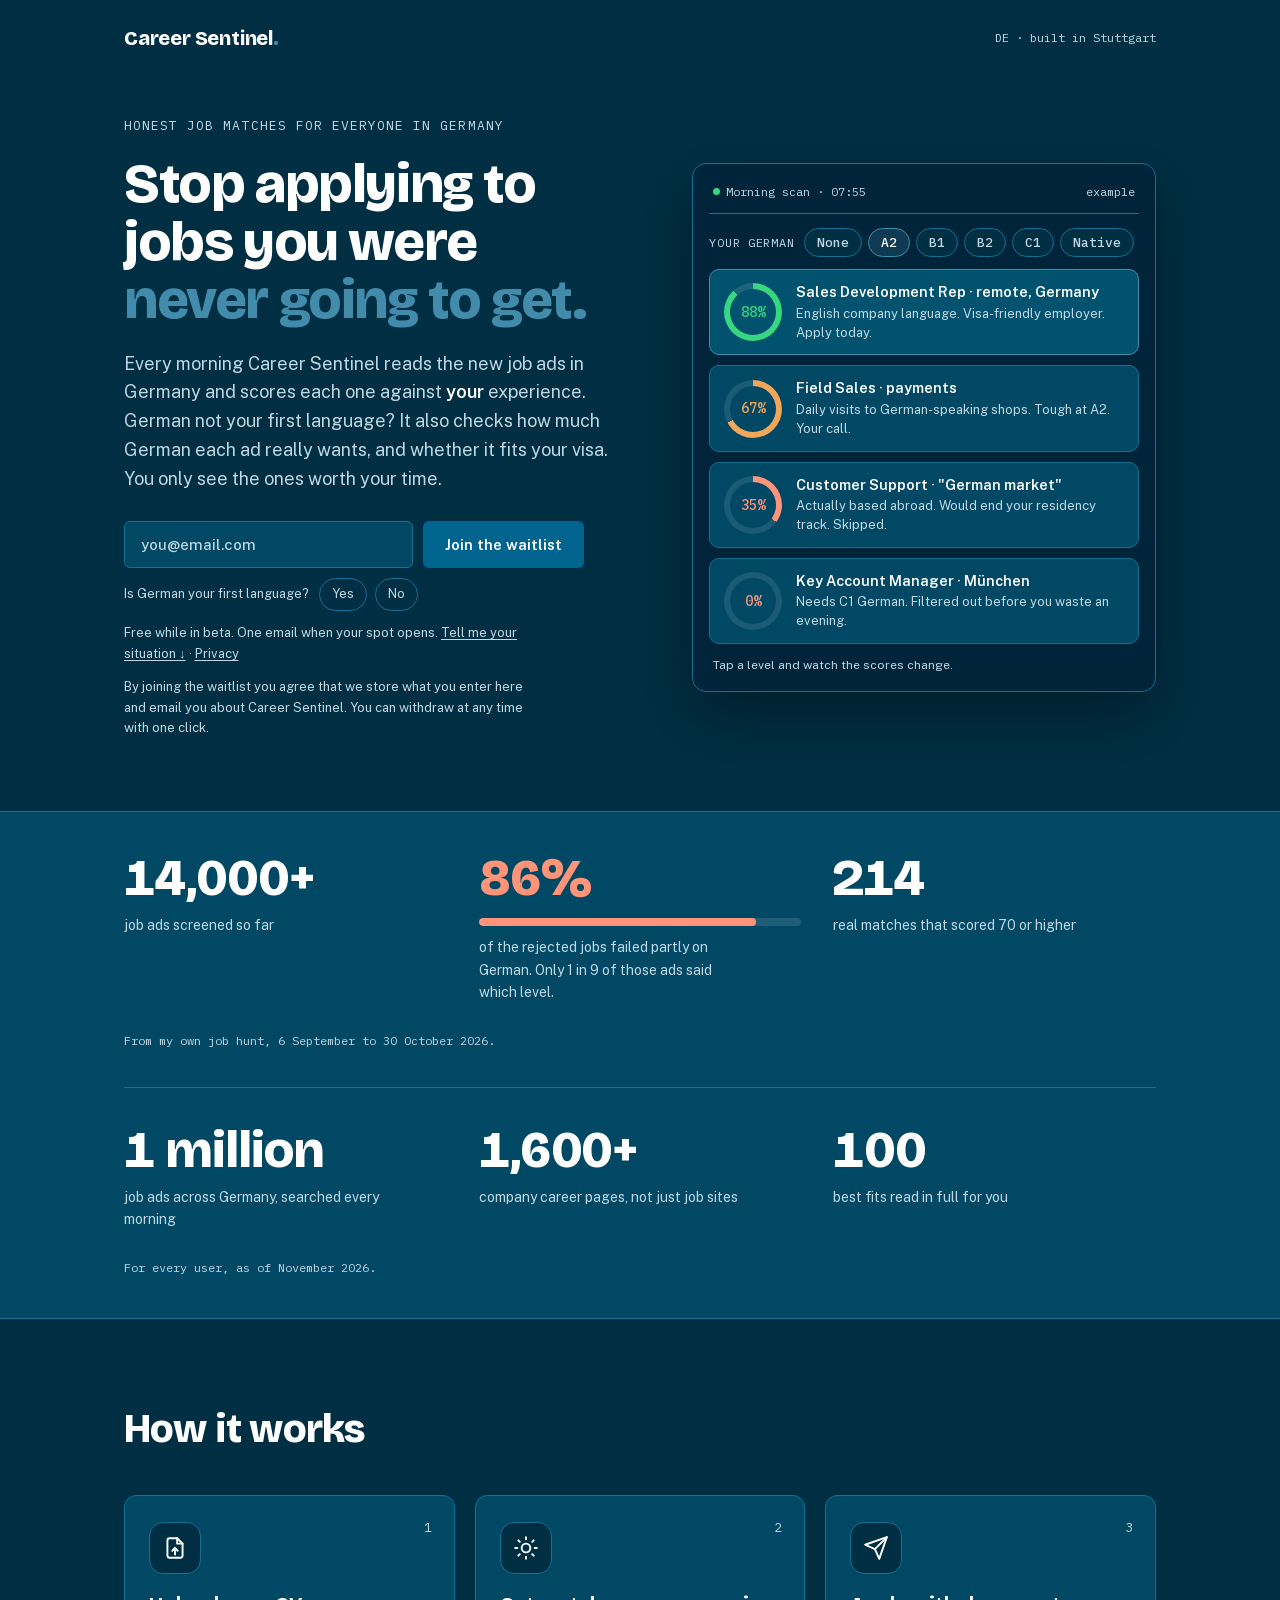
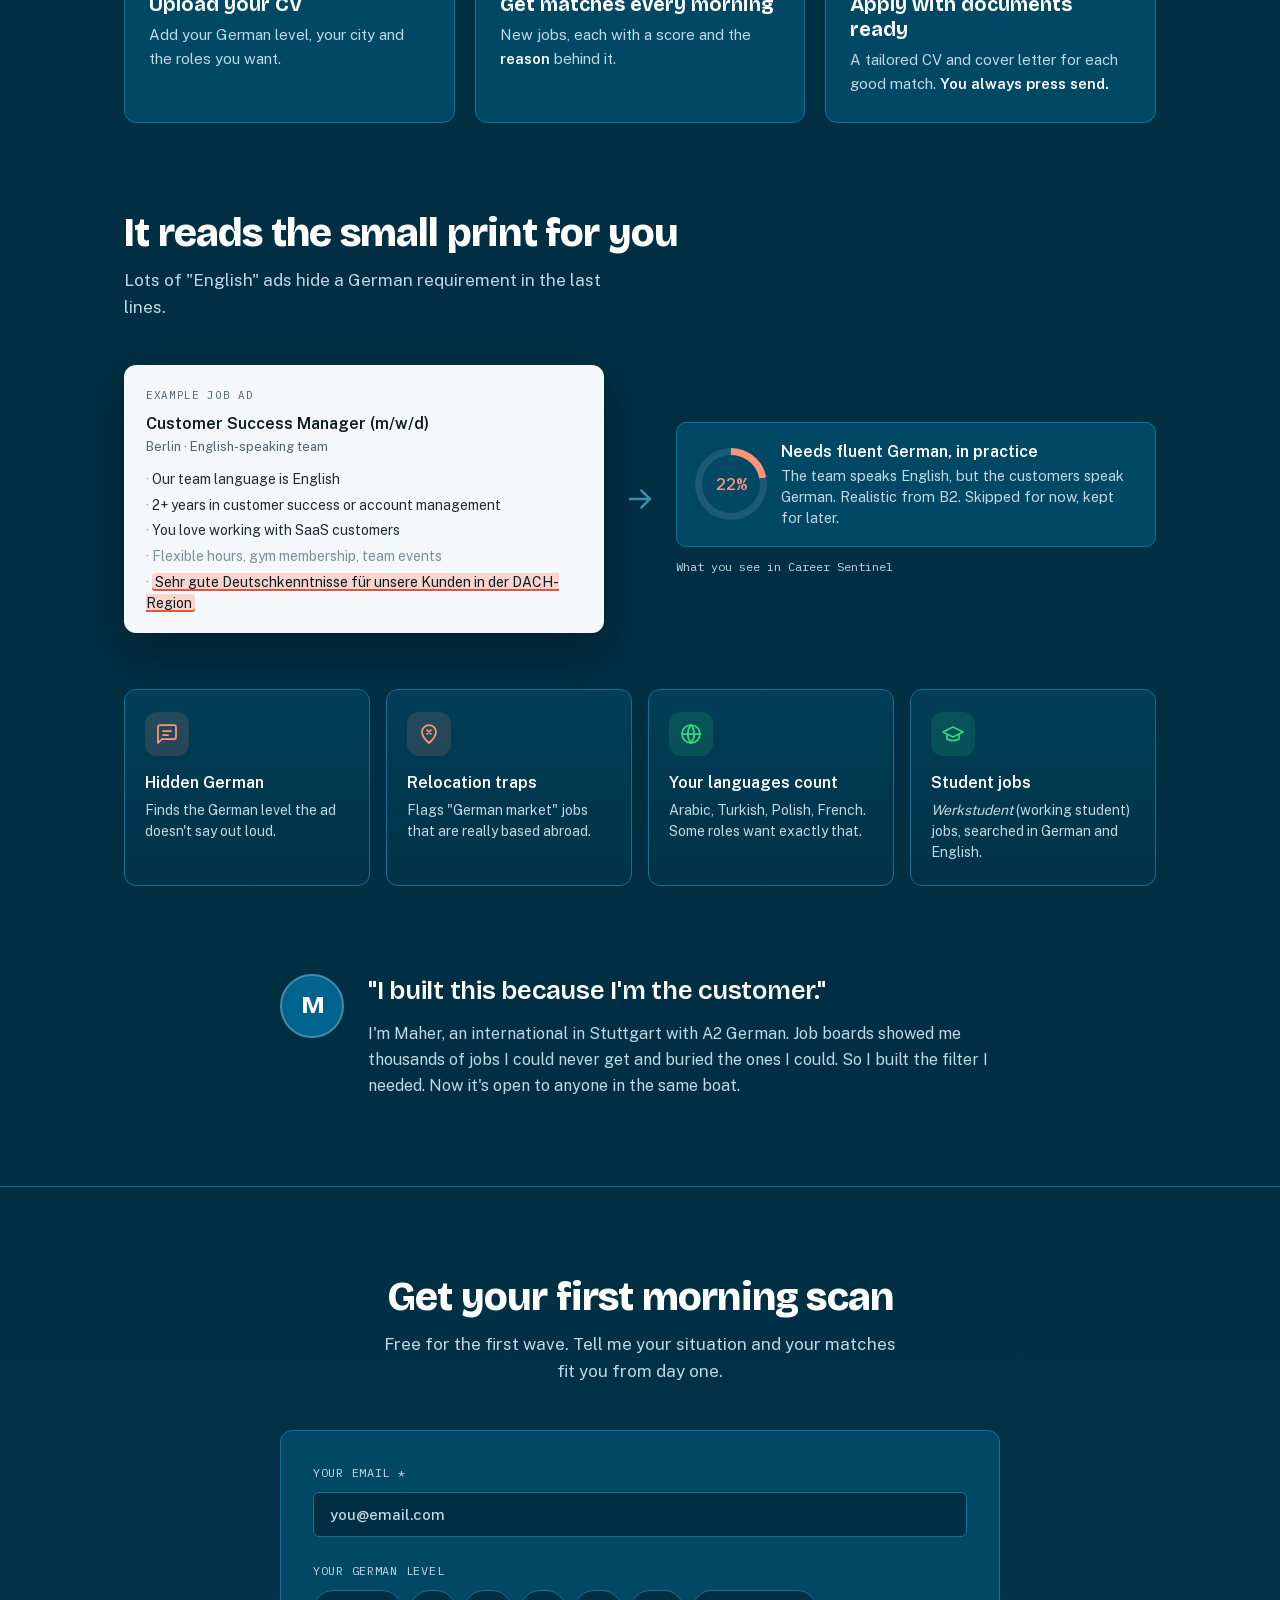
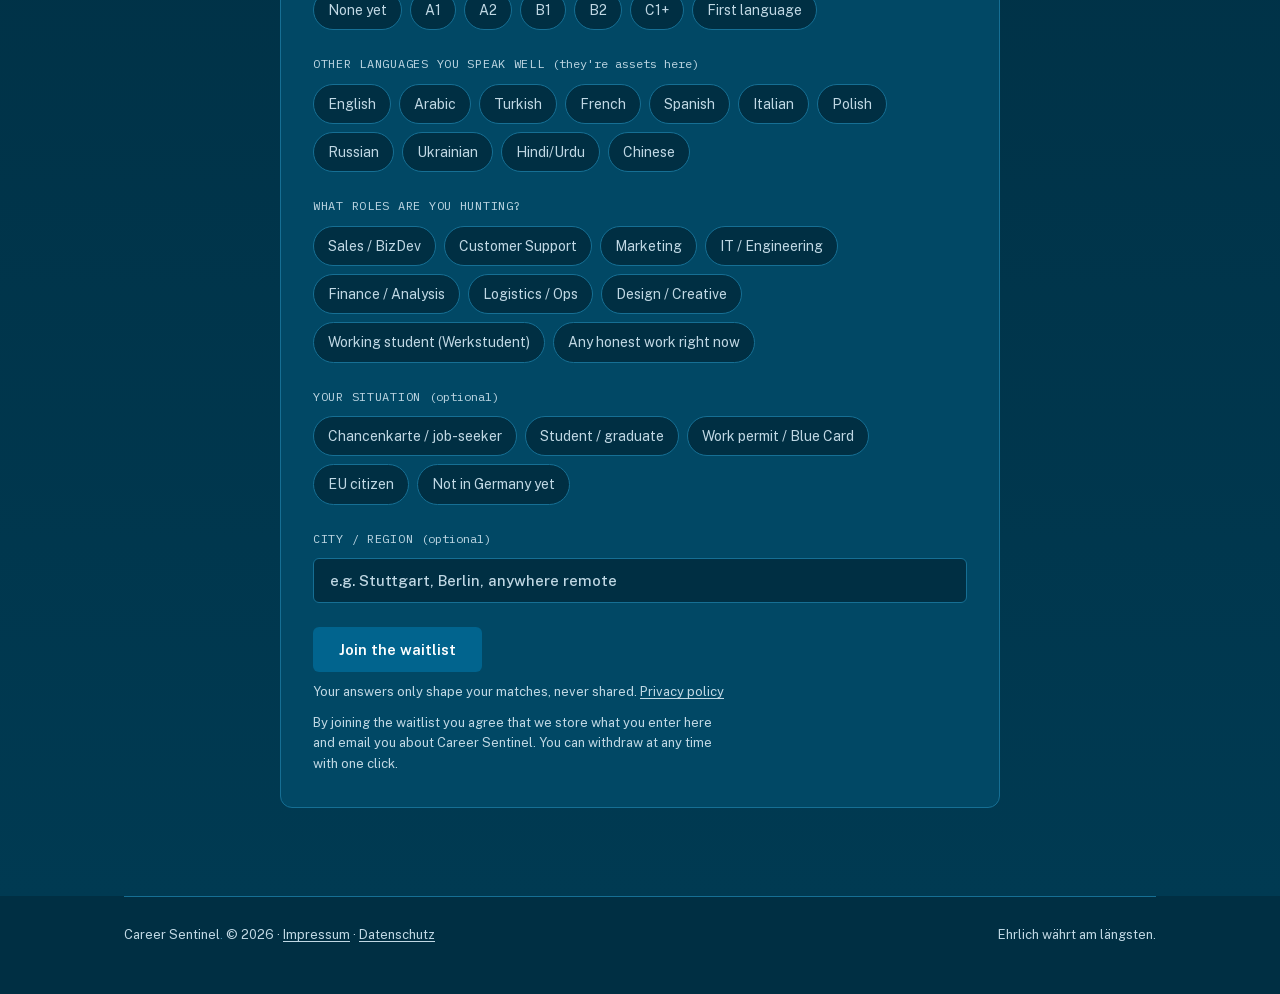
==== commit a45353ea: "Landing page: cut repeated and filler text Co-Authored-By: Claude Opus 5.5 <noreply@anthropic.com>" ====
--- a/index.html
+++ b/index.html
@@ -386,7 +386,7 @@
     <div>
       <div class="eyebrow">Honest job matches for everyone in Germany</div>
       <h1>Stop applying to jobs you were <em>never going to get.</em></h1>
-      <p class="sub">Every morning Career Sentinel reads the new German job ads and scores each one against <strong>your</strong> experience and skills. German not your first language? It also checks how much German each ad really wants, and whether it fits your visa. You only see the ones worth your time.</p>
+      <p class="sub">Every morning Career Sentinel reads the new job ads in Germany and scores each one against <strong>your</strong> experience. German not your first language? It also checks how much German each ad really wants, and whether it fits your visa. You only see the ones worth your time.</p>
       <form class="waitlist" action="https://app.careersentinel.de/waitlist" method="POST">
         <input type="hidden" name="lang" value="en">
         <div class="hp" aria-hidden="true"><label>Website<input type="text" name="website" tabindex="-1" autocomplete="off"></label></div>
@@ -453,24 +453,23 @@
 <div class="proof">
   <div class="wrap">
     <div class="proof-grid">
-      <div class="rv"><div class="num">14,000+</div><div class="lbl">job ads screened so far, and more every morning</div></div>
+      <div class="rv"><div class="num">14,000+</div><div class="lbl">job ads screened so far</div></div>
       <div class="rv"><div class="num red">86%</div><div class="bar" aria-hidden="true"><span></span></div><div class="lbl">of the rejected jobs failed partly on German. Only 1 in 9 of those ads said which level.</div></div>
       <div class="rv"><div class="num">214</div><div class="lbl">real matches that scored 70 or higher</div></div>
     </div>
-    <div class="proof-src">Real numbers from my own job hunt, 6 September to 30 October 2026. Still running.</div>
+    <div class="proof-src">From my own job hunt, 6 September to 30 October 2026.</div>
     <div class="proof-grid next">
-      <div class="rv"><div class="num">1 million</div><div class="lbl">job ads across Germany, searched for you every morning</div></div>
-      <div class="rv"><div class="num">1,600+</div><div class="lbl">company career pages read every morning, not just job sites</div></div>
-      <div class="rv"><div class="num">100</div><div class="lbl">best fits read in full for you, every morning</div></div>
+      <div class="rv"><div class="num">1 million</div><div class="lbl">job ads across Germany, searched every morning</div></div>
+      <div class="rv"><div class="num">1,600+</div><div class="lbl">company career pages, not just job sites</div></div>
+      <div class="rv"><div class="num">100</div><div class="lbl">best fits read in full for you</div></div>
     </div>
-    <div class="proof-src">What Career Sentinel does for every user, as of November 2026.</div>
+    <div class="proof-src">For every user, as of November 2026.</div>
   </div>
 </div>
 
 <div class="wrap">
   <section>
-    <h2>How it works</h2>
-    <p class="lede">Three steps. The machine does the reading, you do the applying.</p>
+    <h2 style="margin-bottom:44px">How it works</h2>
     <div class="steps">
       <div class="step rv">
         <div class="icon"><svg class="i" viewBox="0 0 24 24" aria-hidden="true"><path d="M14 3H7a2 2 0 0 0-2 2v14a2 2 0 0 0 2 2h10a2 2 0 0 0 2-2V8z"/><path d="M14 3v5h5"/><path d="M12 18v-6"/><path d="m9.5 14.5 2.5-2.5 2.5 2.5"/></svg></div>
@@ -495,7 +494,7 @@
 
   <section style="padding-top:0">
     <h2>It reads the small print for you</h2>
-    <p class="lede">Lots of "English" ads hide a German requirement in the last lines. Most people stop reading before that.</p>
+    <p class="lede">Lots of "English" ads hide a German requirement in the last lines.</p>
 
     <div class="reveal">
       <div class="ad rv" aria-label="Example job ad">
@@ -553,7 +552,6 @@
       <div>
         <blockquote>"I built this because I'm the customer."</blockquote>
         <p>I'm Maher, an international in Stuttgart with A2 German. Job boards showed me thousands of jobs I could never get and buried the ones I could. So I built the filter I needed. Now it's open to anyone in the same boat.</p>
-        <p class="sig">Maher, Stuttgart</p>
       </div>
     </div>
   </section>
@@ -614,7 +612,7 @@
         </div>
       </div>
       <div>
-        <div class="field-label">Your situation <span class="opt">(optional, helps me prioritise people on a clock)</span></div>
+        <div class="field-label">Your situation <span class="opt">(optional)</span></div>
         <div class="pills" role="group" aria-label="Visa situation">
           <label><input type="radio" name="situation" value="Chancenkarte / job-seeker visa">Chancenkarte / job-seeker</label>
           <label><input type="radio" name="situation" value="Student / graduate">Student / graduate</label>
@@ -629,7 +627,7 @@
       </div>
       <div class="submit-row">
         <button type="submit">Join the waitlist</button>
-        <p class="form-note">Free while in beta. Your answers only shape your matches, never shared. <a href="datenschutz.html">Privacy policy</a></p>
+        <p class="form-note">Your answers only shape your matches, never shared. <a href="datenschutz.html">Privacy policy</a></p>
         <p class="form-note consent">By joining the waitlist you agree that we store what you enter here and email you about Career Sentinel. You can withdraw at any time with one click.</p>
       </div>
     </form>
@@ -639,7 +637,7 @@
 <div class="wrap">
   <footer>
     <div>Career Sentinel<span style="color:var(--accent)">.</span> © 2026 · <a href="impressum.html">Impressum</a> · <a href="datenschutz.html">Datenschutz</a></div>
-    <div class="fine">I prepare your applications and tell you the truth about your chances. You always press send. Ehrlich währt am längsten.</div>
+    <div class="fine">Ehrlich währt am längsten.</div>
   </footer>
 </div>
 <script>
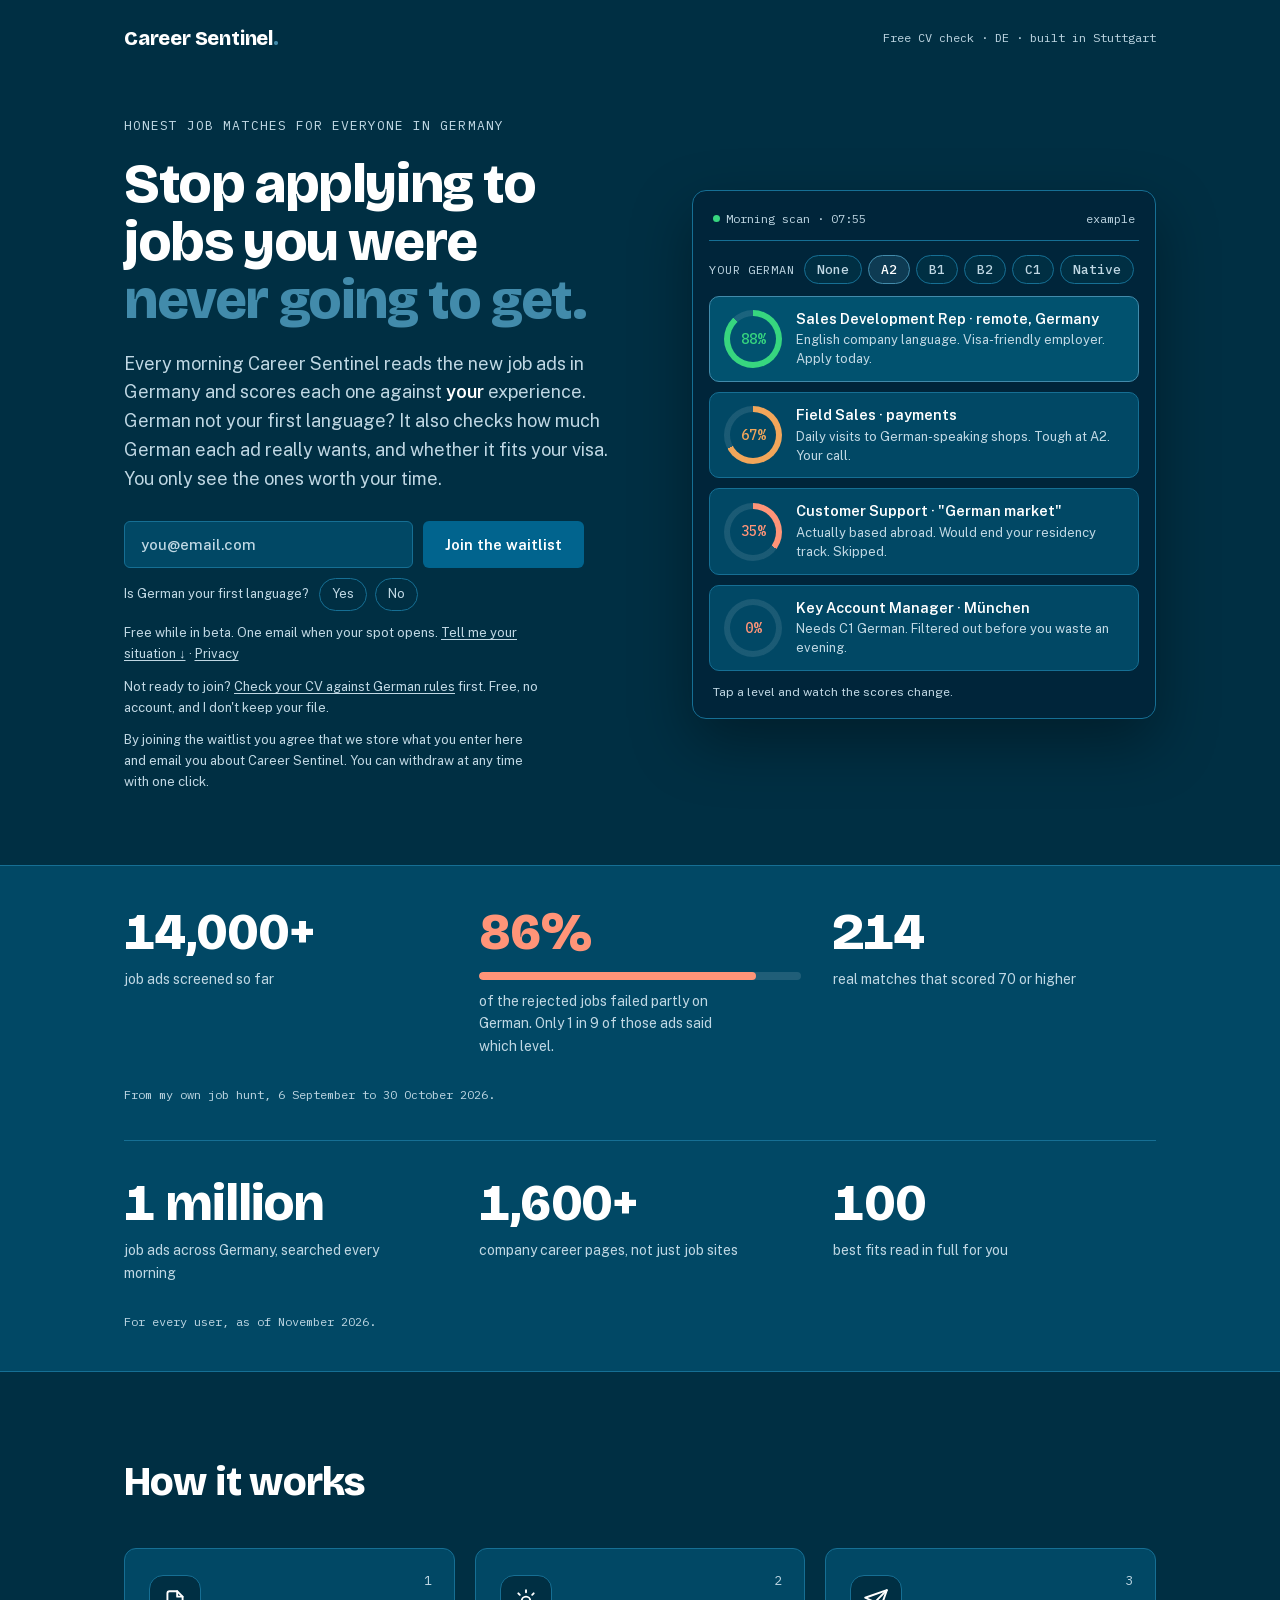
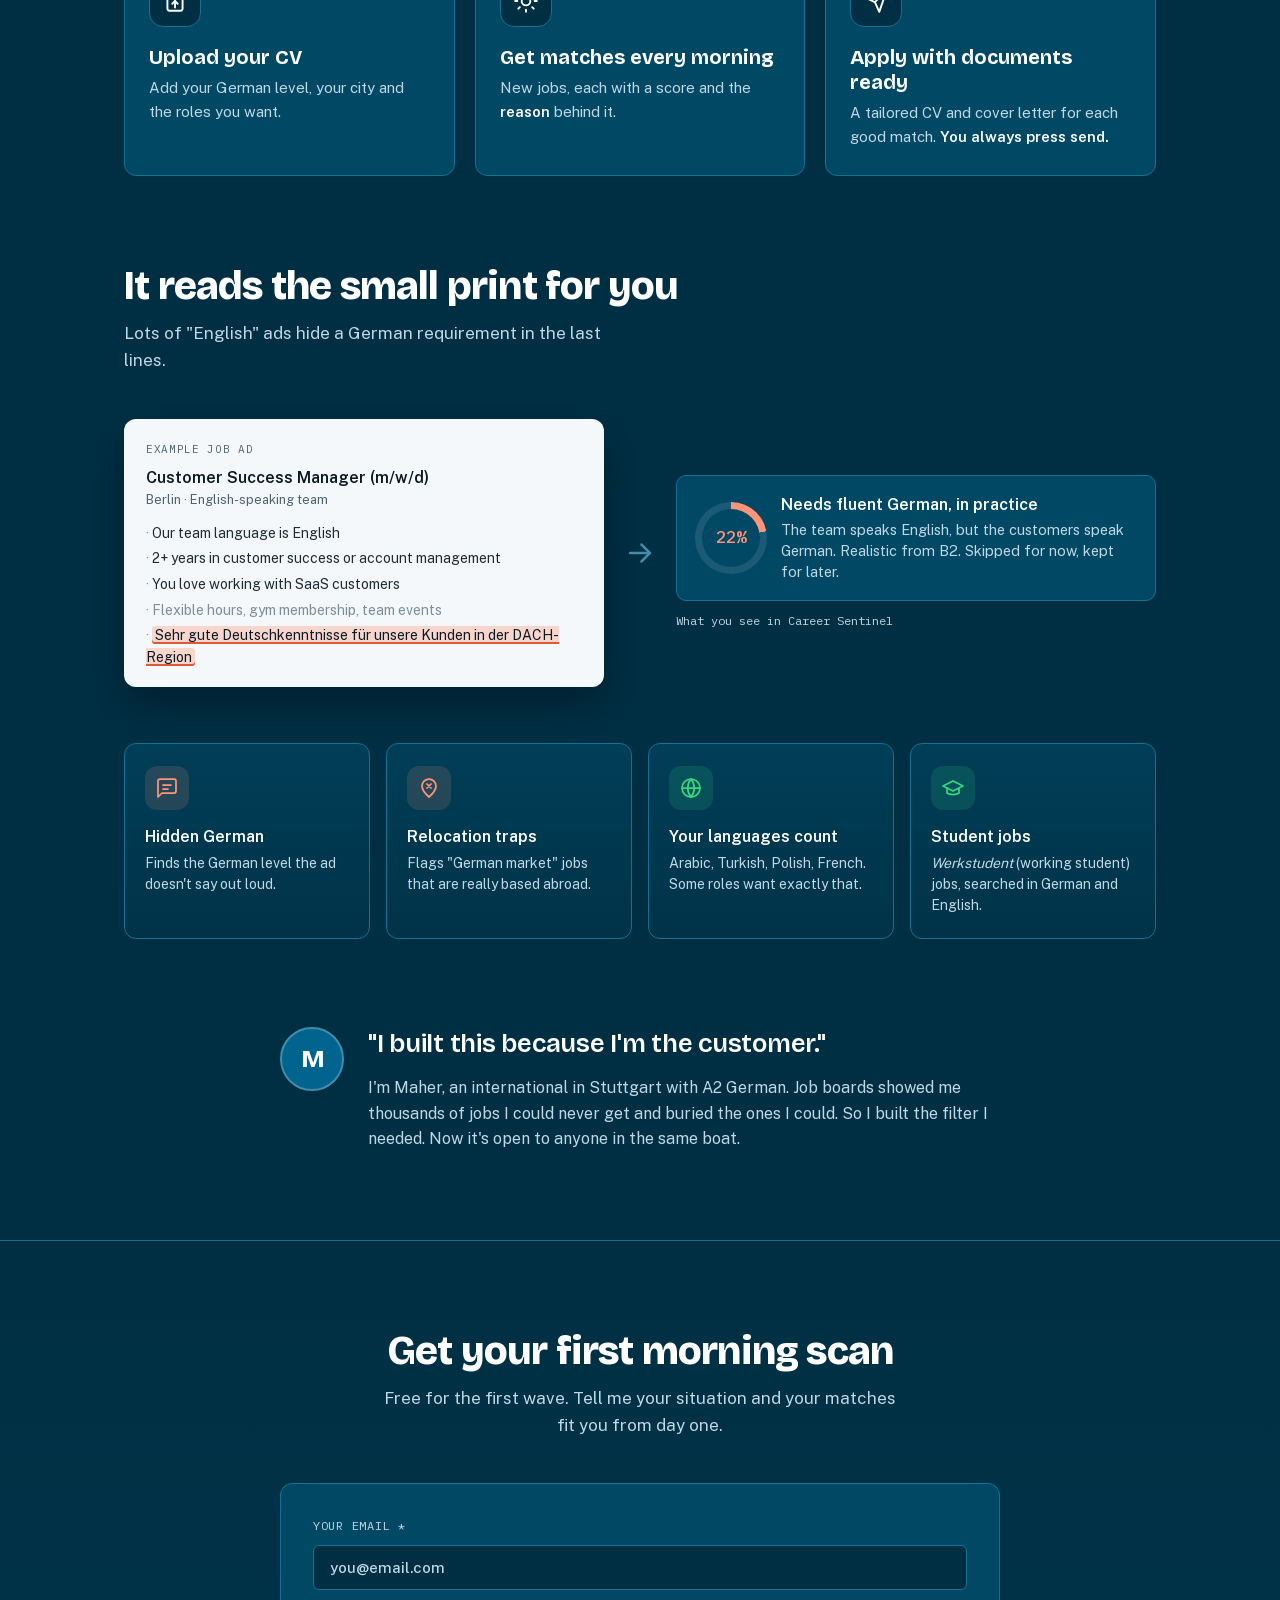
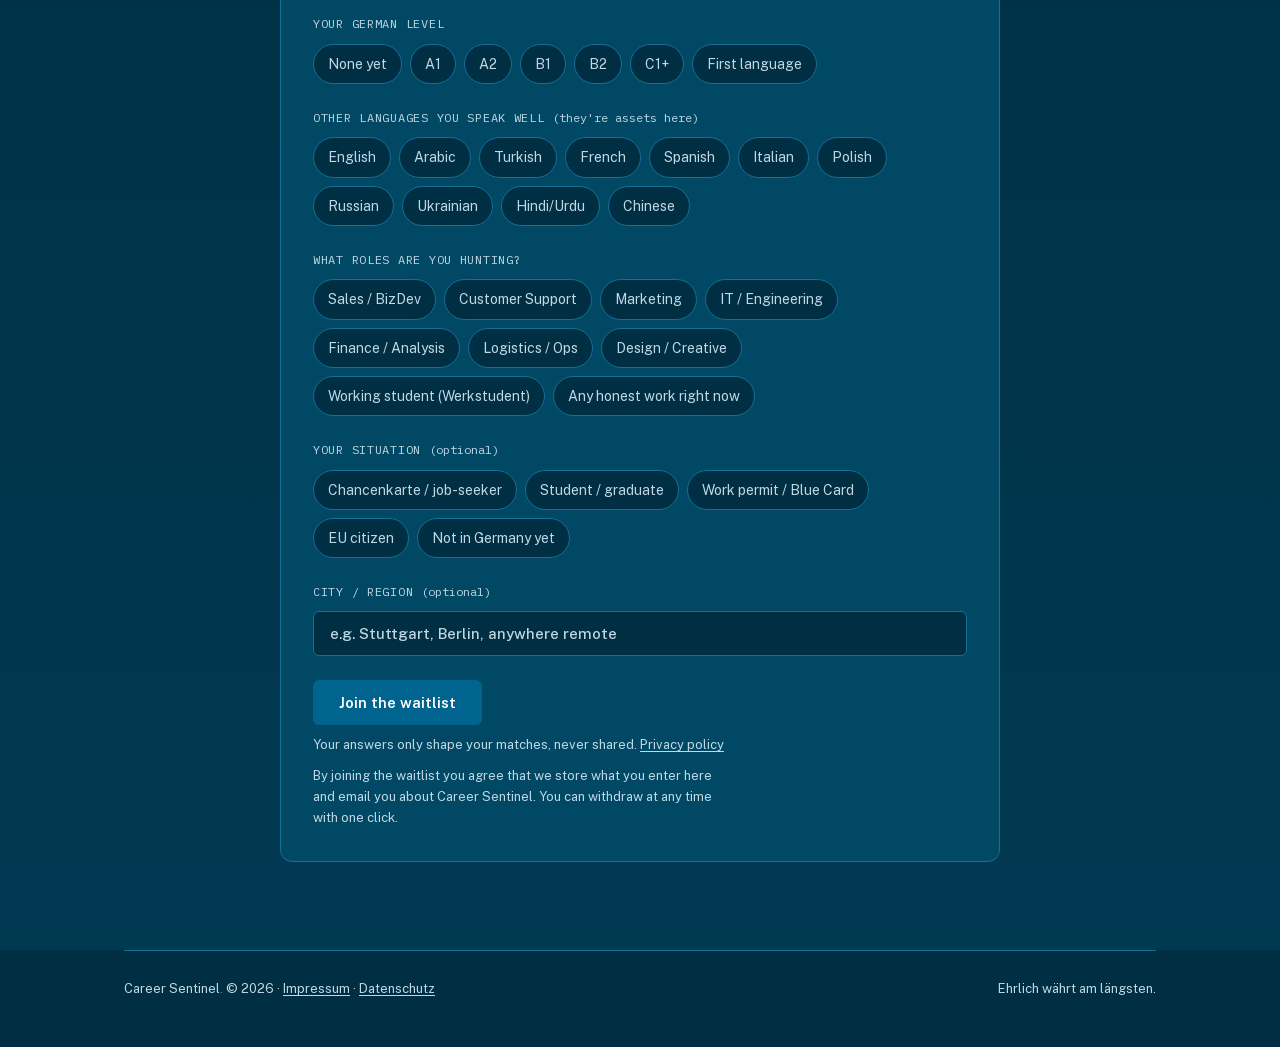
==== commit 1d5bd66c: "Landing page: link the free CV check, in the header and under the hero form The playbook's rule S4: " ====
--- a/index.html
+++ b/index.html
@@ -72,6 +72,9 @@
   .made-in {
     font-family: var(--mono); font-size: 12px; color: var(--ink-dim);
   }
+  .logo { white-space: nowrap; }
+  /* the CV check link and the language switch need the room on a phone */
+  @media (max-width: 520px) { .made-in .where { display: none; } }
 
   /* ---------- hero ---------- */
   .hero {
@@ -379,7 +382,7 @@
 <div class="wrap">
   <header>
     <a class="logo" href="#">Career Sentinel<span class="dot">.</span></a>
-    <div class="made-in"><a href="de/" style="text-decoration:none">DE</a> · built in Stuttgart</div>
+    <div class="made-in"><a href="https://app.careersentinel.de/check?lang=en" style="text-decoration:none">Free CV check</a> · <a href="de/" style="text-decoration:none">DE</a> <span class="where">· built in Stuttgart</span></div>
   </header>
 
   <div class="hero">
@@ -401,6 +404,7 @@
         </div>
       </form>
       <p class="form-note">Free while in beta. One email when your spot opens. <a href="#profile">Tell me your situation ↓</a> · <a href="datenschutz.html">Privacy</a></p>
+      <p class="form-note">Not ready to join? <a href="https://app.careersentinel.de/check?lang=en">Check your CV against German rules</a> first. Free, no account, and I don't keep your file.</p>
       <p class="form-note consent">By joining the waitlist you agree that we store what you enter here and email you about Career Sentinel. You can withdraw at any time with one click.</p>
     </div>
 
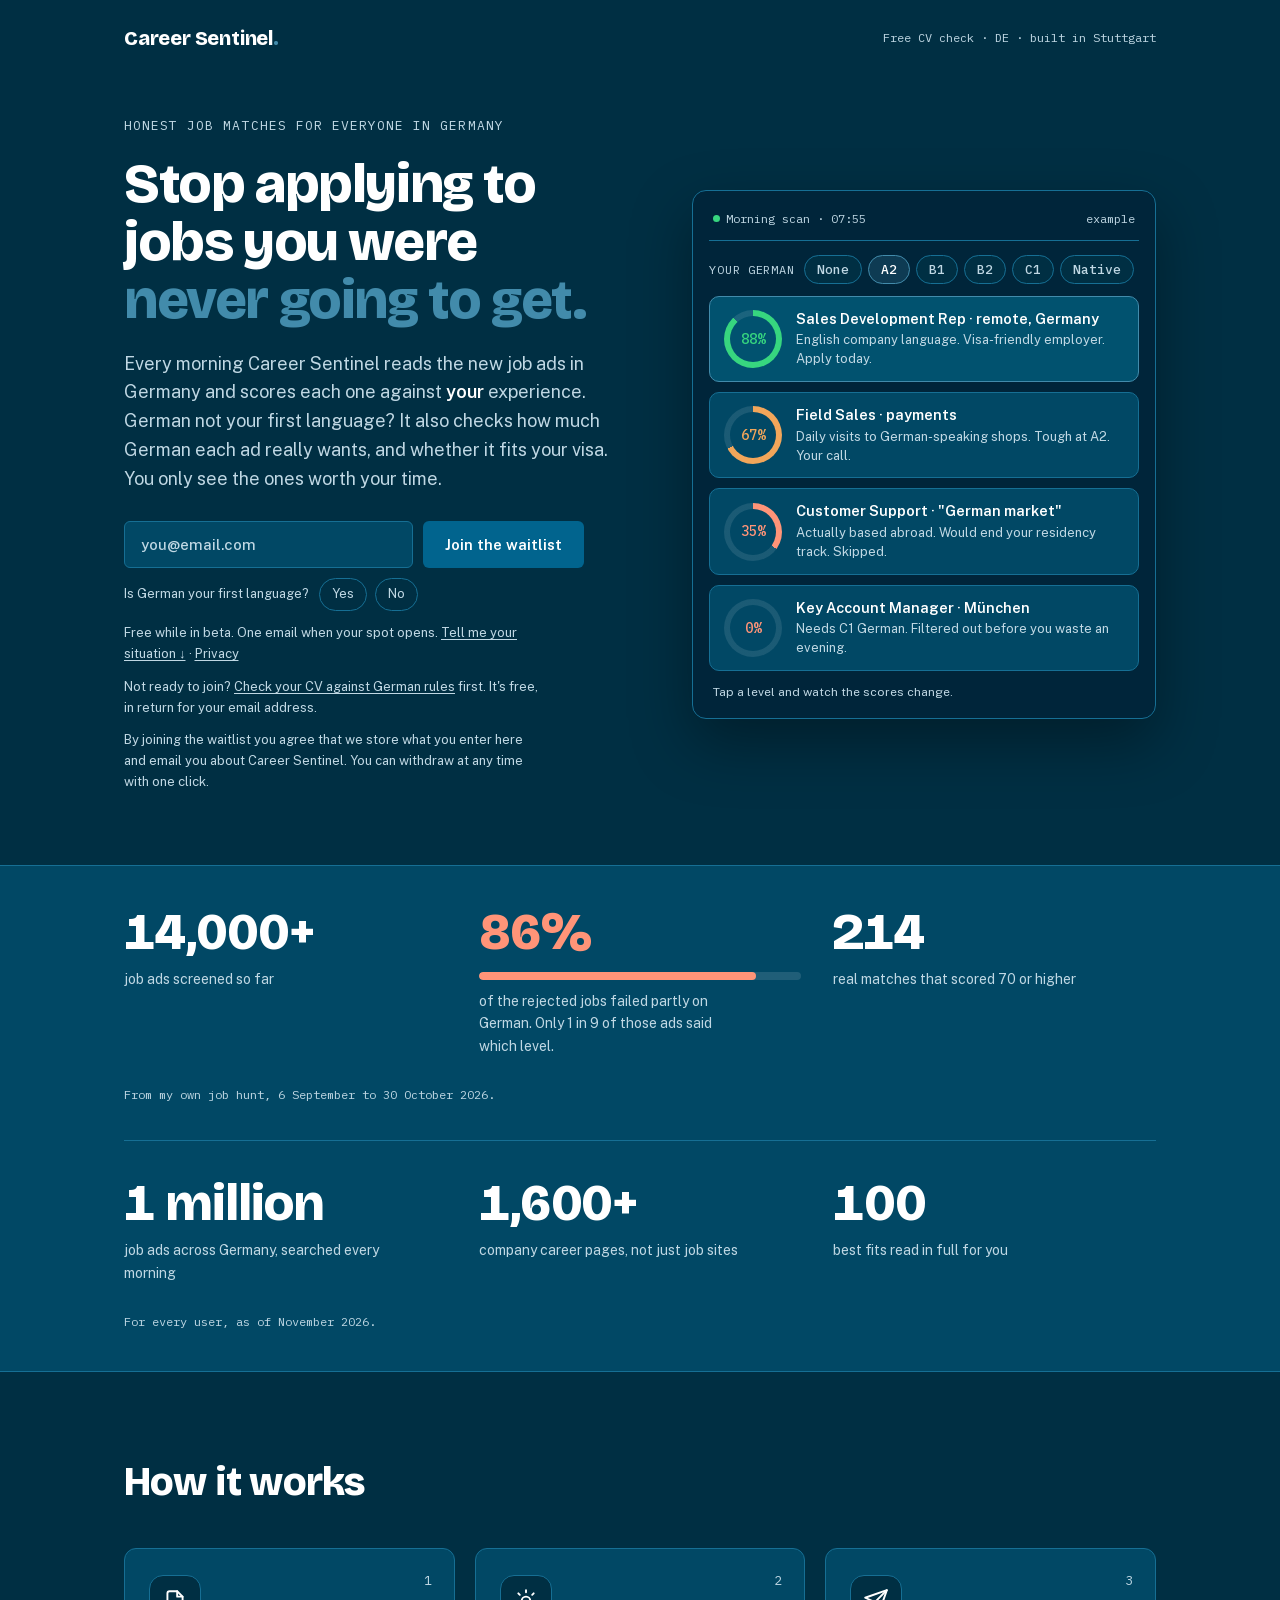
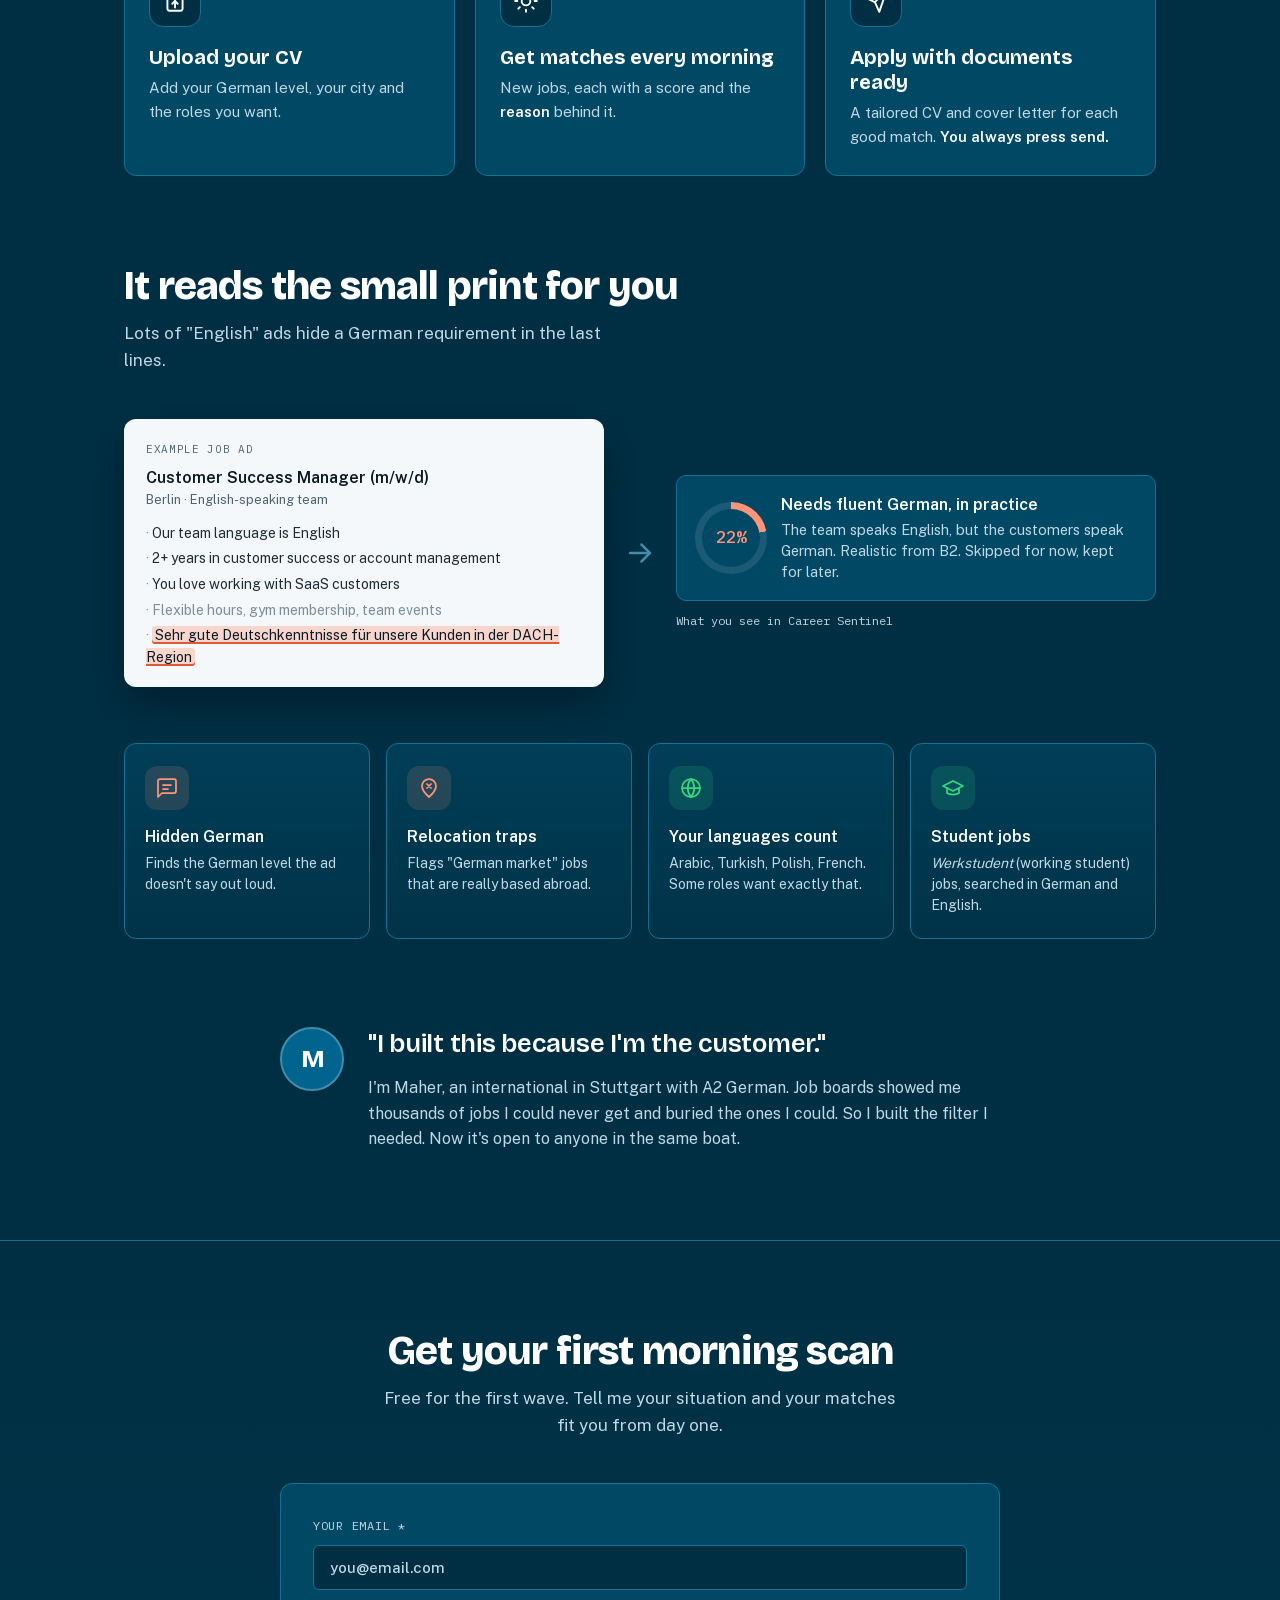
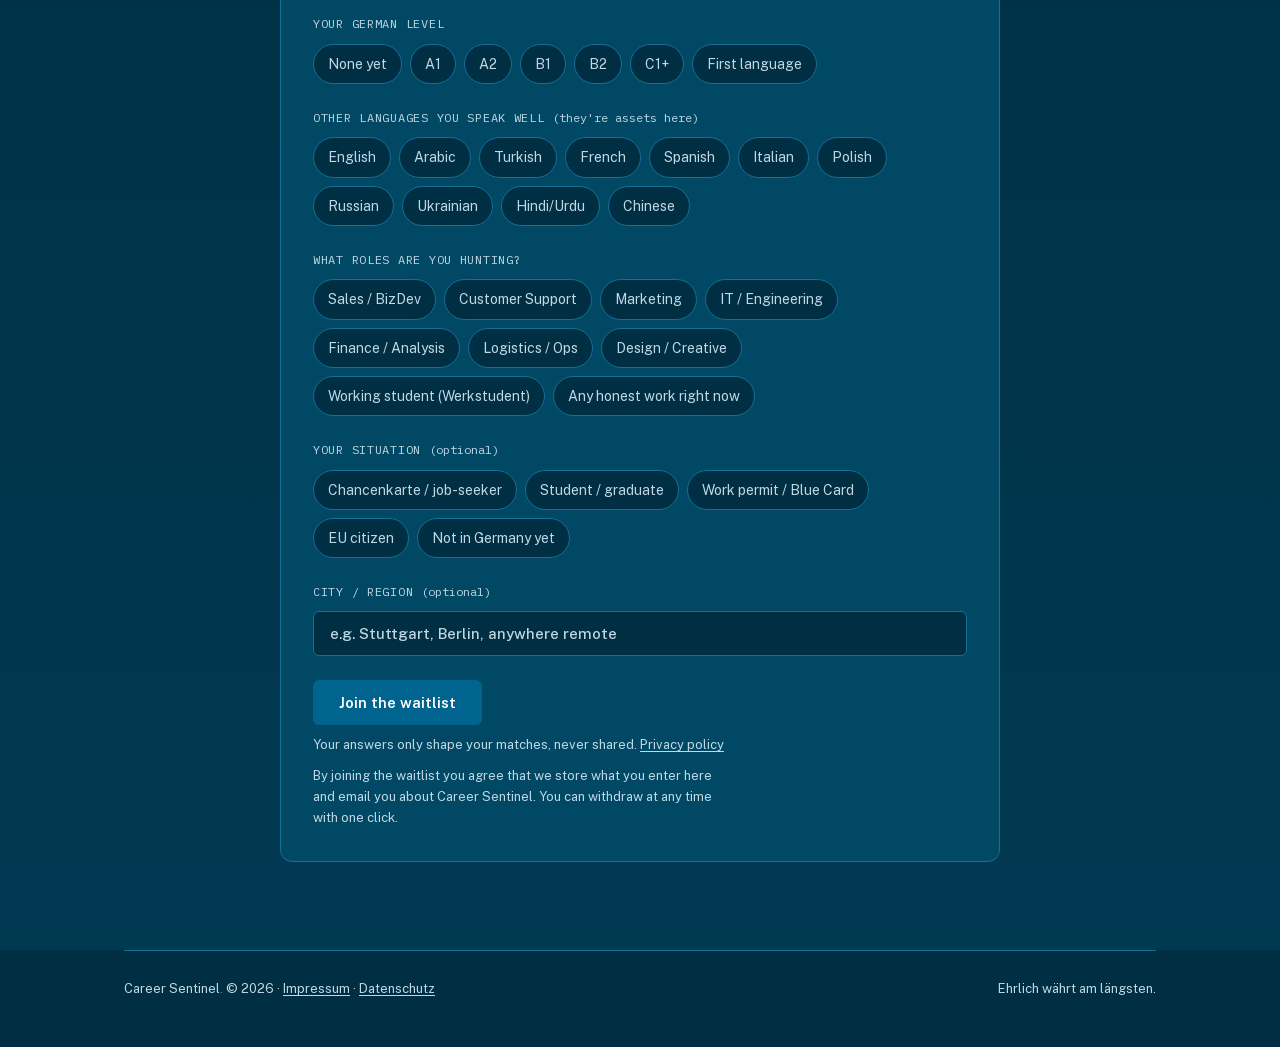
==== commit 7180d02b: "CV check now asks for an email: say so on the landing page and in the privacy policy (v9) Draft for " ====
--- a/index.html
+++ b/index.html
@@ -404,7 +404,7 @@
         </div>
       </form>
       <p class="form-note">Free while in beta. One email when your spot opens. <a href="#profile">Tell me your situation ↓</a> · <a href="datenschutz.html">Privacy</a></p>
-      <p class="form-note">Not ready to join? <a href="https://app.careersentinel.de/check?lang=en">Check your CV against German rules</a> first. Free, no account, and I don't keep your file.</p>
+      <p class="form-note">Not ready to join? <a href="https://app.careersentinel.de/check?lang=en">Check your CV against German rules</a> first. It's free, in return for your email address.</p>
       <p class="form-note consent">By joining the waitlist you agree that we store what you enter here and email you about Career Sentinel. You can withdraw at any time with one click.</p>
     </div>
 
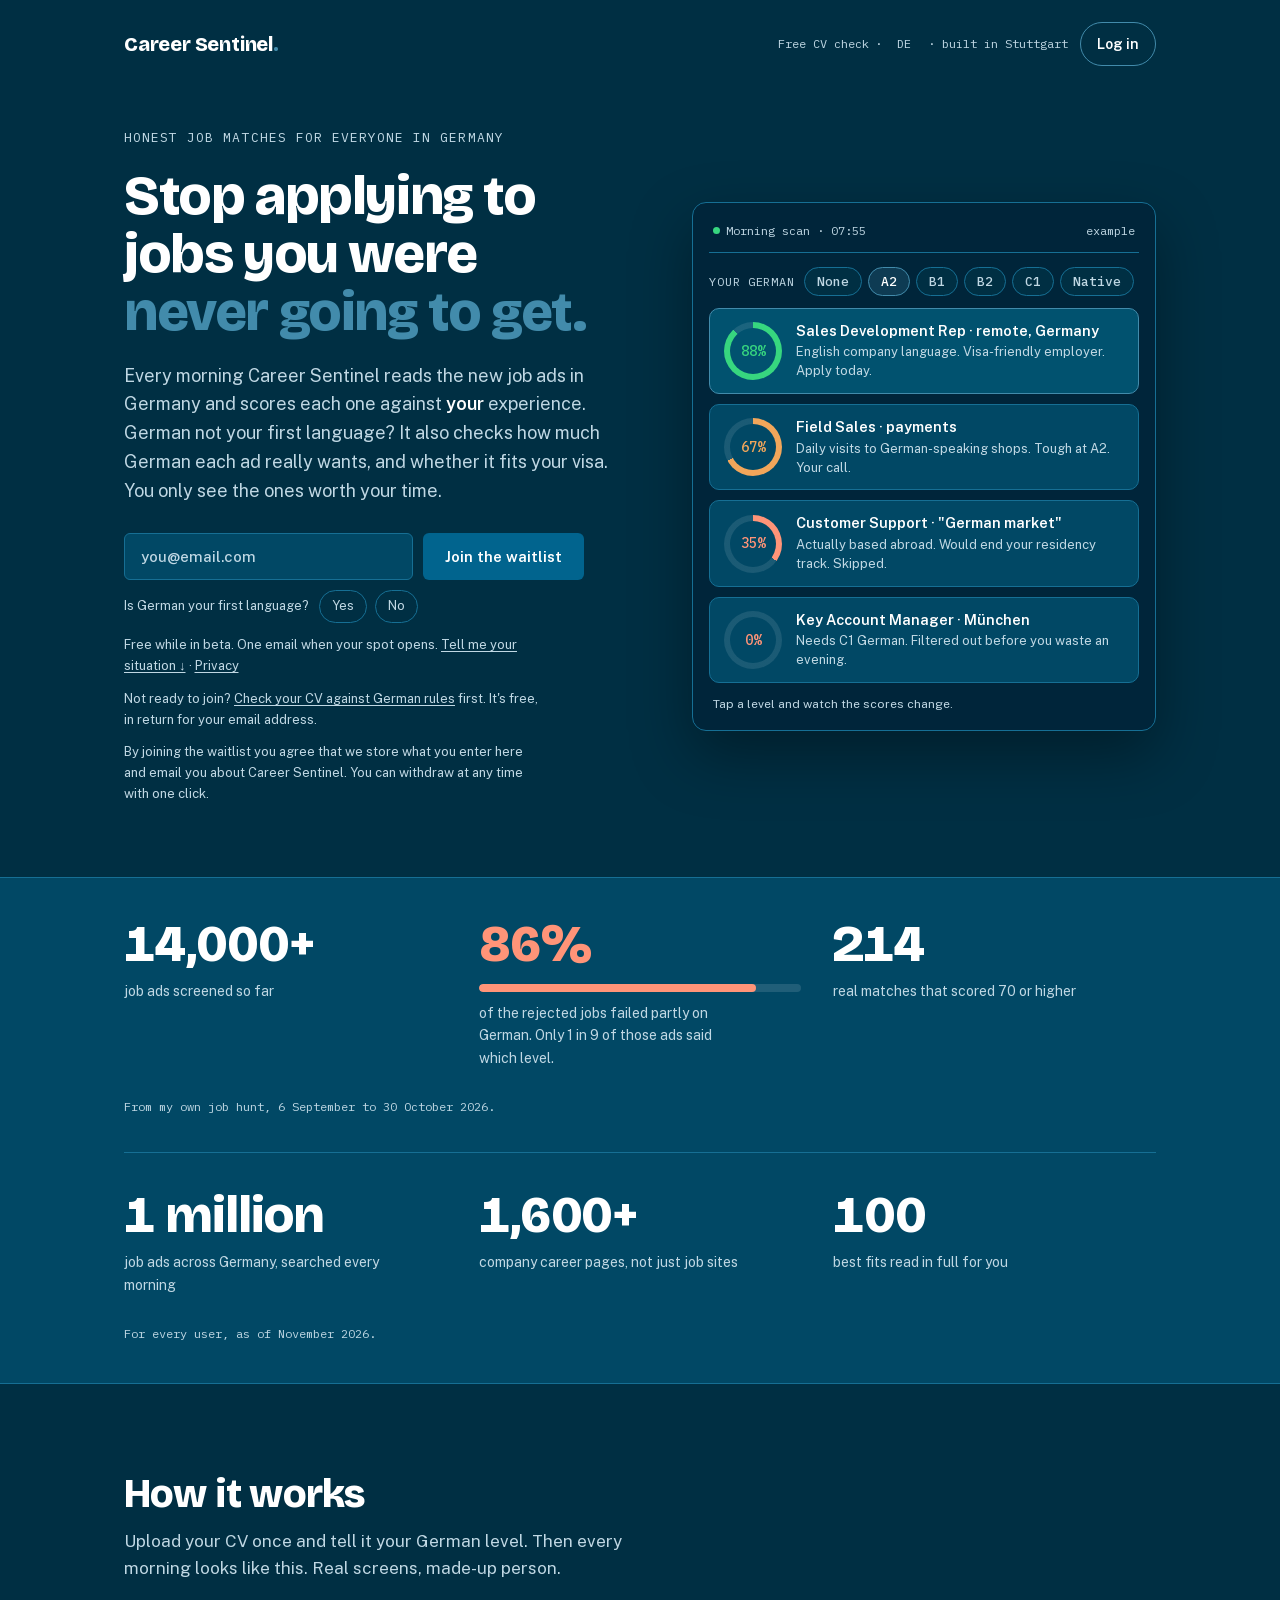
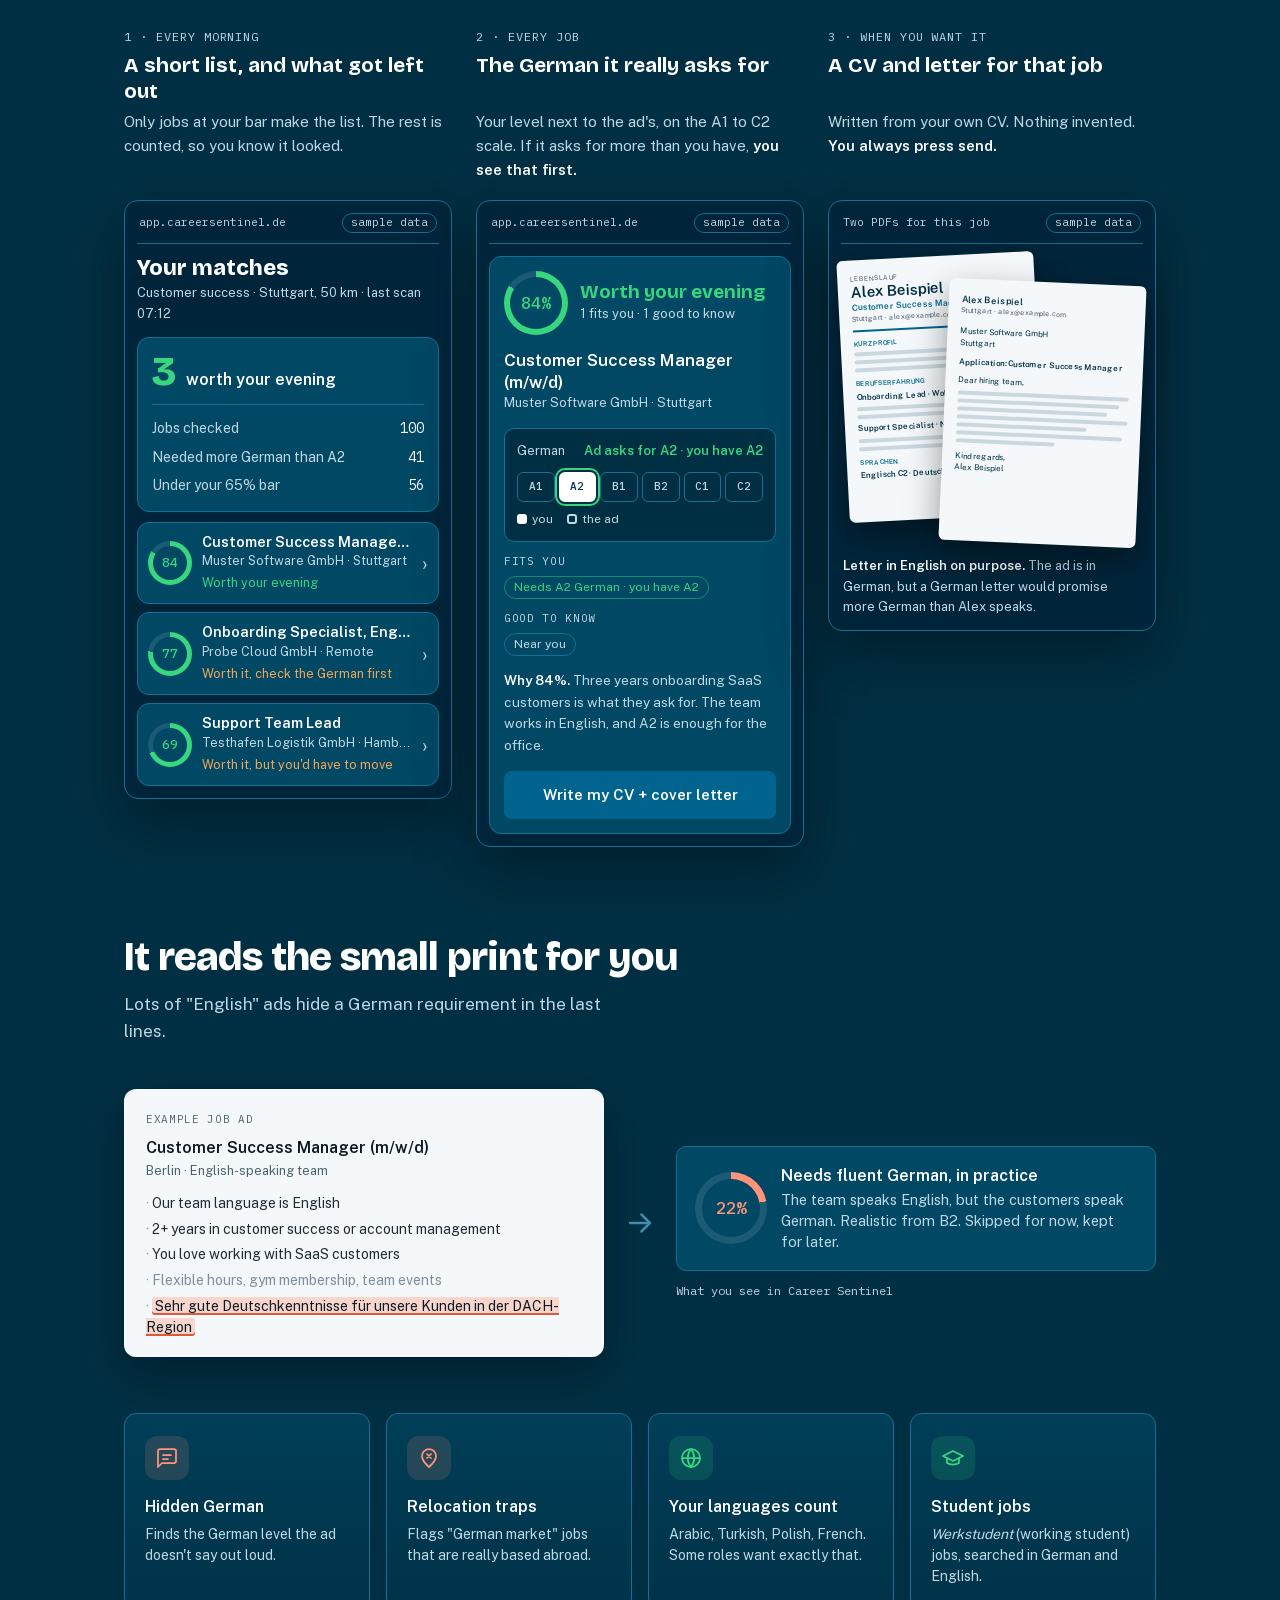
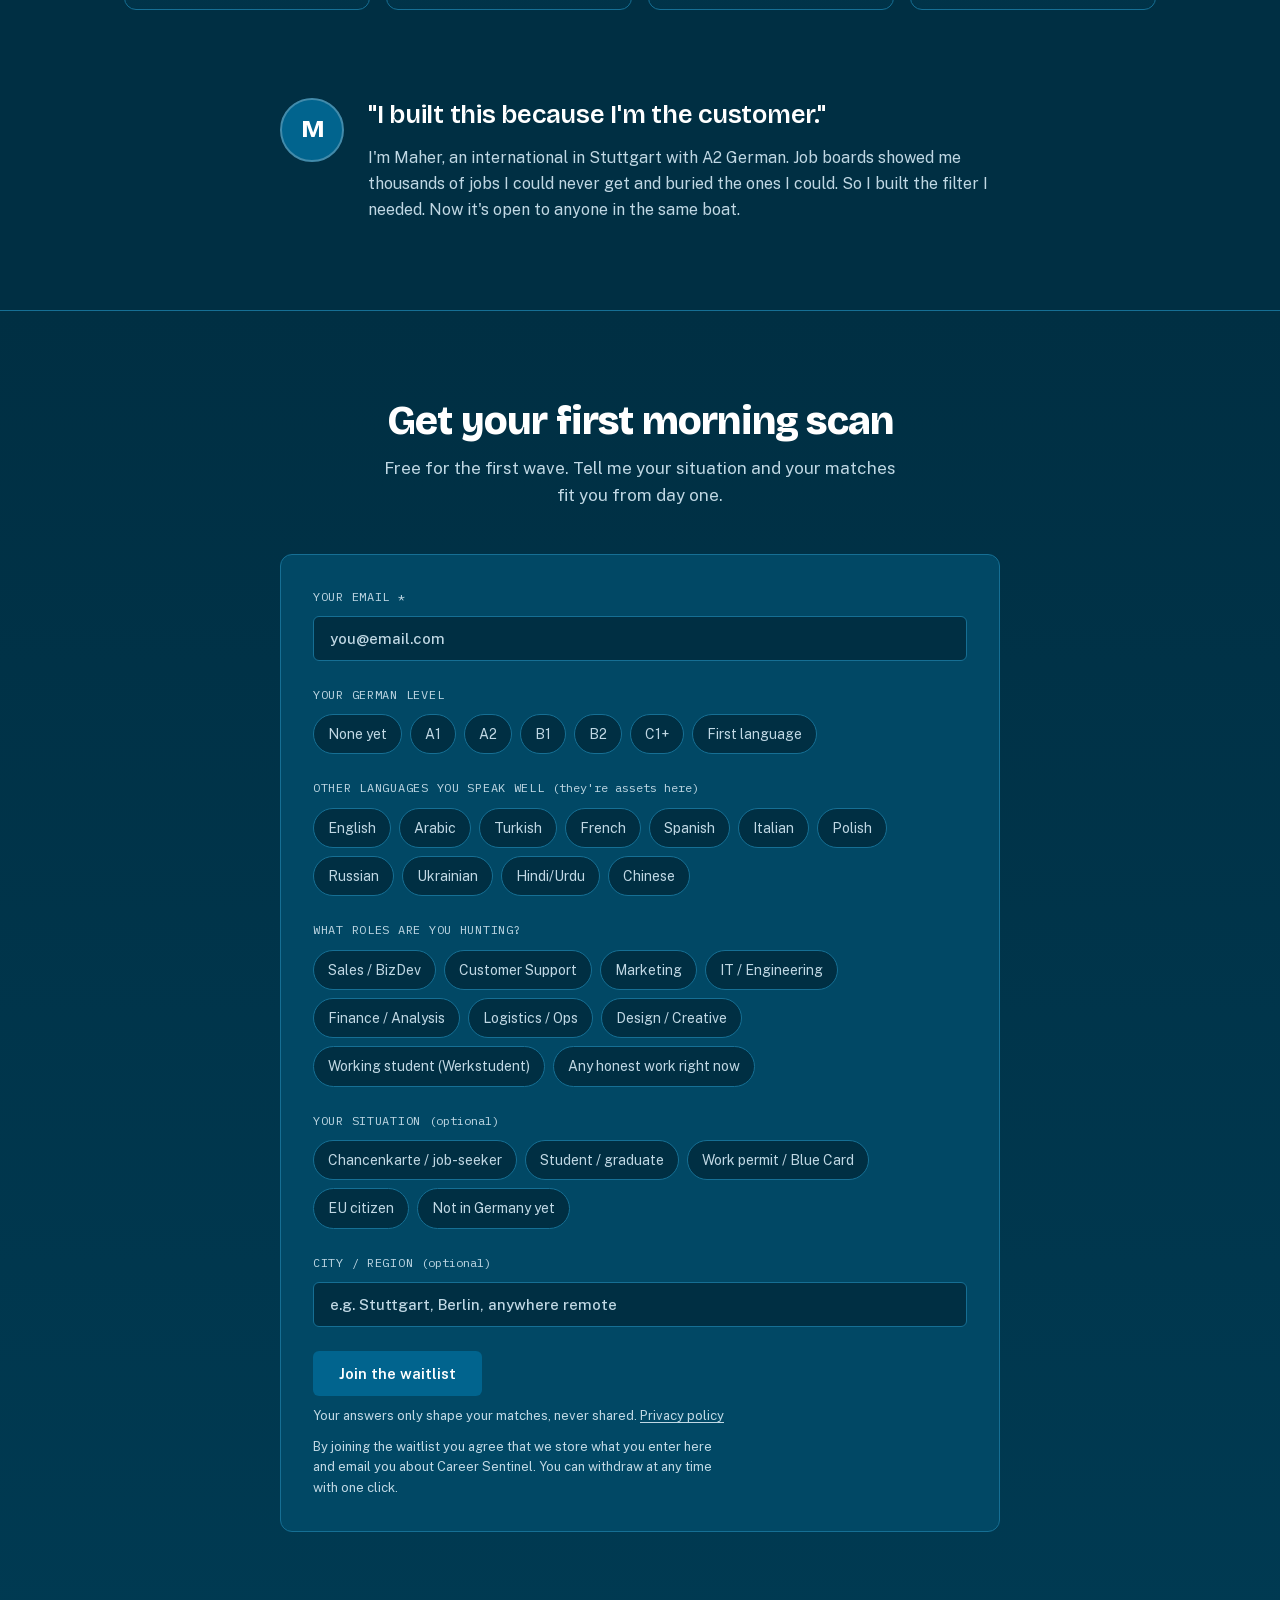
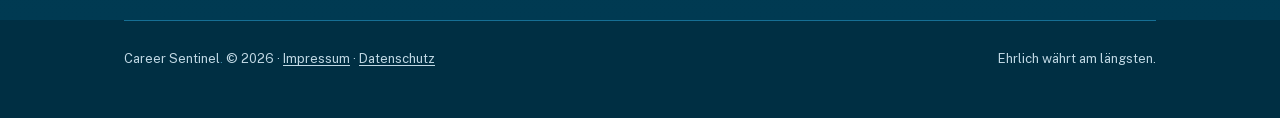
==== commit ea550fd9: "Landing page: How it works shows the app, and a Log in link The three icon cards become three app sc" ====
--- a/index.html
+++ b/index.html
@@ -73,6 +73,21 @@
     font-family: var(--mono); font-size: 12px; color: var(--ink-dim);
   }
   .logo { white-space: nowrap; }
+  .made-in { display: flex; align-items: center; }
+  .made-in a.t { display: inline-flex; align-items: center; justify-content: center;
+    min-height: 44px; min-width: 44px; padding: 0 6px; text-decoration: none; }
+  .made-in .where { padding: 0 8px 0 2px; }
+  /* For people already invited: the app's front page is its sign-in page. */
+  .login { display: inline-flex; align-items: center; min-height: 44px; padding: 0 16px; margin-left: 4px;
+    border: 1px solid var(--accent); border-radius: 999px; color: var(--ink);
+    font: 600 14px var(--body); text-decoration: none; white-space: nowrap; }
+  .login:hover { background: rgba(66, 139, 171, 0.22); color: var(--ink); }
+  .login:focus-visible, .made-in a.t:focus-visible { outline: 2px solid var(--ink); outline-offset: 2px; }
+  /* A phone has room for the logo, the language and Log in. The CV check
+     is linked under the hero form. */
+  @media (max-width: 520px) { .made-in .wide, .made-in a.t.wide { display: none; } }
+  /* "Anmelden" is wider than "Log in": at 360px the German header needs the room. */
+  @media (max-width: 400px) { .made-in a.t { padding: 0 2px; } .login { padding: 0 12px; margin-left: 2px; } }
   /* the CV check link and the language switch need the room on a phone */
   @media (max-width: 520px) { .made-in .where { display: none; } }
 
@@ -207,30 +222,92 @@
   }
   .lede { color: var(--ink-dim); max-width: 52ch; margin-bottom: 44px; font-size: 17px; }
 
-  /* steps */
-  .steps { display: grid; grid-template-columns: repeat(3, 1fr); gap: 20px; counter-reset: step; position: relative; }
-  @media (max-width: 820px) { .steps { grid-template-columns: 1fr; } }
-  .step {
-    background: var(--surface); border: 1px solid var(--line);
-    border-radius: 12px; padding: 26px 24px; position: relative;
-  }
-  .step .icon {
-    width: 52px; height: 52px; border-radius: 14px; display: grid; place-items: center;
-    background: var(--night); border: 1px solid var(--line); color: var(--ink); margin-bottom: 18px;
-  }
-  .step .icon svg.i { width: 26px; height: 26px; }
-  .step .n {
-    position: absolute; top: 22px; right: 22px;
-    font-family: var(--mono); font-size: 13px; color: var(--ink-dim);
-  }
-  .step h3 { font-family: var(--display); font-weight: 700; font-size: 20px; line-height: 1.25; margin-bottom: 6px; }
-  .step p { font-size: 15px; color: var(--ink-dim); }
-  .step p strong { color: var(--ink); font-weight: 600; }
-  @media (max-width: 820px) {
-    .step { display: grid; grid-template-columns: 52px 1fr; column-gap: 16px; padding: 20px; }
-    .step .icon { grid-row: span 2; margin: 0; }
-    .step h3 { font-size: 18px; padding-right: 16px; }
-  }
+  /* steps: three real app screens with invented data (the 5 November
+     mockup). Every class here is s- or shot- so nothing collides with the
+     hero's .ring, .vcard or .panel. From 861px the three columns share
+     row lines (subgrid), so the screens start level. */
+  .steps { display: flex; flex-direction: column; gap: 56px; }
+  .step-n { font-family: var(--mono); font-size: 12px; letter-spacing: 0.08em; text-transform: uppercase; color: var(--ink-dim); }
+  .step h3 { font-family: var(--display); font-weight: 700; font-size: 21px; line-height: 1.25; margin: 6px 0; }
+  .step p.step-p { font-size: 15px; color: var(--ink-dim); margin-bottom: 18px; }
+  .step p.step-p strong { color: var(--ink); font-weight: 600; }
+  @media (min-width: 861px) {
+    .steps { display: grid; grid-template-columns: repeat(3, minmax(0, 1fr)); grid-template-rows: repeat(4, auto); gap: 0 24px; }
+    .step { display: grid; grid-row: span 4; grid-template-rows: subgrid; }
+    .step > .shot { align-self: start; }
+  }
+  .shot { background: #00253A; border: 1px solid var(--line); border-radius: 14px; padding: 12px;
+    box-shadow: 0 24px 60px rgba(0, 0, 0, 0.35); margin: 0; }
+  .shot-bar { display: flex; justify-content: space-between; align-items: center; gap: 8px;
+    font-family: var(--mono); font-size: 11px; color: var(--ink-dim);
+    padding: 0 2px 10px; border-bottom: 1px solid var(--line); margin-bottom: 12px; }
+  .shot-tag { border: 1px solid var(--line); border-radius: 999px; padding: 0 8px; white-space: nowrap; }
+  .s-h { font-family: var(--display); font-weight: 800; font-size: 22px; line-height: 1.15; }
+  .s-sub { font-size: 13px; color: var(--ink-dim); margin: 2px 0 12px; }
+  .s-ring { --p: 0; --c: var(--good); flex: none; width: 44px; height: 44px; border-radius: 50%;
+    background: conic-gradient(var(--c) calc(var(--p) * 1%), rgba(255,255,255,0.1) 0);
+    display: grid; place-items: center; }
+  .s-ring b { width: 34px; height: 34px; border-radius: 50%; background: var(--surface);
+    display: grid; place-items: center; color: var(--c); font: 500 13px var(--mono); }
+  .s-ring.lg { width: 64px; height: 64px; } .s-ring.lg b { width: 52px; height: 52px; font-size: 16px; }
+  .s-card { background: var(--surface); border: 1px solid var(--line); border-radius: 12px; padding: 14px; }
+  .s-big { display: flex; align-items: baseline; gap: 10px; }
+  .s-big b { font: 800 40px/1 var(--display); color: var(--good); }
+  .s-big span { font-weight: 600; }
+  .s-ledger { list-style: none; margin-top: 12px; padding-top: 12px; border-top: 1px solid var(--line);
+    display: flex; flex-direction: column; gap: 6px; }
+  .s-ledger li { display: flex; justify-content: space-between; gap: 12px; font-size: 14px; color: var(--ink-dim); }
+  .s-ledger .n { font-family: var(--mono); color: var(--ink); }
+  .s-rows { display: flex; flex-direction: column; gap: 8px; margin-top: 10px; }
+  .s-row { display: grid; grid-template-columns: auto minmax(0, 1fr) auto; gap: 10px; align-items: center;
+    min-height: 64px; padding: 10px; background: var(--surface); border: 1px solid var(--line); border-radius: 12px; }
+  .s-rt { display: flex; flex-direction: column; min-width: 0; }
+  .s-title { font-weight: 600; font-size: 14.5px; line-height: 1.3; overflow: hidden; text-overflow: ellipsis; white-space: nowrap; }
+  .s-co { font-size: 12.5px; color: var(--ink-dim); overflow: hidden; text-overflow: ellipsis; white-space: nowrap; }
+  .s-verdict { font-size: 12.5px; margin-top: 2px; }
+  .s-good { color: var(--good); } .s-warn { color: var(--warn); }
+  .s-chev { color: var(--ink-dim); font-size: 20px; }
+  .s-head { display: flex; gap: 12px; align-items: center; }
+  .s-vword { font: 700 19px/1.2 var(--display); }
+  .s-muted { color: var(--ink-dim); font-size: 13px; }
+  .s-jt { font-weight: 700; font-size: 17px; line-height: 1.3; margin-top: 14px; }
+  .s-cefr { margin-top: 14px; border: 1px solid var(--line); border-radius: 10px; padding: 12px; background: var(--night); }
+  .s-cl { display: flex; flex-wrap: wrap; justify-content: space-between; gap: 2px 12px; font-size: 13px; color: var(--ink-dim); }
+  .s-cl b { font-weight: 600; }
+  .s-scale { display: grid; grid-template-columns: repeat(6, minmax(0, 1fr)); gap: 4px; margin-top: 10px; }
+  .s-scale span { height: 30px; border-radius: 6px; border: 1px solid var(--line); display: grid; place-items: center;
+    font: 500 11px/1 var(--mono); color: var(--ink-dim); }
+  .s-scale span.have { background: var(--ink); border: 2px solid var(--ink); color: var(--night);
+    box-shadow: 0 0 0 2px var(--night), 0 0 0 4px var(--good); }
+  .s-legend { display: flex; gap: 14px; margin-top: 8px; font-size: 12px; color: var(--ink-dim); }
+  .s-legend i { display: inline-block; width: 10px; height: 10px; border-radius: 3px; margin-right: 5px; vertical-align: -1px; }
+  .s-legend .h { background: var(--ink); } .s-legend .nd { border: 2px solid var(--ink-dim); }
+  .s-gl { font-family: var(--mono); font-size: 11px; line-height: 1; letter-spacing: 0.06em; text-transform: uppercase;
+    color: var(--ink-dim); margin: 14px 0 6px; }
+  .s-badge { display: inline-block; border: 1px solid var(--line); border-radius: 999px; padding: 1px 9px;
+    font-size: 12px; line-height: 1.6; color: var(--ink-dim); }
+  .s-badge.good { color: var(--good); border-color: rgba(55, 214, 127, 0.45); }
+  .s-why { font-size: 13.5px; color: var(--ink-dim); margin-top: 14px; }
+  .s-why b { color: var(--ink); }
+  .s-cta { display: flex; align-items: center; justify-content: center; min-height: 48px; margin-top: 14px;
+    border-radius: 8px; background: var(--signal); color: var(--on-signal); font-weight: 600; font-size: 15px; }
+  .s-docs { position: relative; height: 292px; margin: 4px 2px 0; }
+  .s-sheet { position: absolute; top: 0; width: 66%; height: 262px; background: #F4F8FA; color: #002F43;
+    border-radius: 6px; box-shadow: 0 14px 34px rgba(0, 0, 0, 0.4); padding: 14px 13px;
+    font-size: 8px; line-height: 1.45; overflow: hidden; }
+  .s-sheet.cv { left: 0; transform: rotate(-3deg); }
+  .s-sheet.letter { right: 0; top: 26px; transform: rotate(2.5deg); }
+  .s-sheet .dt { font-size: 6.5px; letter-spacing: 0.14em; text-transform: uppercase; color: #4C5A6B; }
+  .s-sheet .nm { font-size: 15px; font-weight: 700; letter-spacing: -0.01em; line-height: 1.2; }
+  .s-sheet .hl { font-size: 8.5px; color: #01648E; font-weight: 600; }
+  .s-sheet .ct { font-size: 7px; color: #4C5A6B; }
+  .s-sheet .cvhead { border-bottom: 2px solid #01648E; padding-bottom: 6px; margin-bottom: 6px; }
+  .s-sheet .sh { font-size: 6.5px; letter-spacing: 0.1em; text-transform: uppercase; color: #01648E; font-weight: 700; margin: 7px 0 3px; }
+  .s-sheet .en { font-weight: 600; font-size: 8px; }
+  .s-sheet .ln { height: 4px; border-radius: 2px; background: #CBD7DF; margin: 4px 0; }
+  .s-sheet .subj { font-weight: 700; font-size: 8px; margin: 8px 0 6px; }
+  .s-note { font-size: 13px; color: var(--ink-dim); margin-top: 8px; padding: 0 2px; }
+  .s-note b { color: var(--ink); font-weight: 600; }
 
   /* small print: ad vs verdict */
   .reveal {
@@ -382,7 +459,7 @@
 <div class="wrap">
   <header>
     <a class="logo" href="#">Career Sentinel<span class="dot">.</span></a>
-    <div class="made-in"><a href="https://app.careersentinel.de/check?lang=en" style="text-decoration:none">Free CV check</a> · <a href="de/" style="text-decoration:none">DE</a> <span class="where">· built in Stuttgart</span></div>
+    <div class="made-in"><a class="t wide" href="https://app.careersentinel.de/check?lang=en">Free CV check</a><span class="wide" aria-hidden="true">·</span><a class="t" href="de/">DE</a><span class="where">· built in Stuttgart</span><a class="login" href="https://app.careersentinel.de/">Log in</a></div>
   </header>
 
   <div class="hero">
@@ -473,25 +550,113 @@
 
 <div class="wrap">
   <section>
-    <h2 style="margin-bottom:44px">How it works</h2>
+    <h2>How it works</h2>
+    <p class="lede">Upload your CV once and tell it your German level. Then every morning looks like this. Real screens, made-up person.</p>
     <div class="steps">
       <div class="step rv">
-        <div class="icon"><svg class="i" viewBox="0 0 24 24" aria-hidden="true"><path d="M14 3H7a2 2 0 0 0-2 2v14a2 2 0 0 0 2 2h10a2 2 0 0 0 2-2V8z"/><path d="M14 3v5h5"/><path d="M12 18v-6"/><path d="m9.5 14.5 2.5-2.5 2.5 2.5"/></svg></div>
-        <span class="n">1</span>
-        <h3>Upload your CV</h3>
-        <p>Add your German level, your city and the roles you want.</p>
+        <p class="step-n">1 · Every morning</p>
+        <h3>A short list, and what got left out</h3>
+        <p class="step-p">Only jobs at your bar make the list. The rest is counted, so you know it looked.</p>
+        <figure class="shot" aria-label="Example: the morning list in the app">
+          <div class="shot-bar"><span>app.careersentinel.de</span><span class="shot-tag">sample data</span></div>
+          <div lang="en">
+          <p class="s-h">Your matches</p>
+          <p class="s-sub">Customer success · Stuttgart, 50 km · last scan 07:12</p>
+          <div class="s-card">
+            <p class="s-big"><b>3</b><span>worth your evening</span></p>
+            <ul class="s-ledger">
+              <li><span>Jobs checked</span><span class="n">100</span></li>
+              <li><span>Needed more German than A2</span><span class="n">41</span></li>
+              <li><span>Under your 65% bar</span><span class="n">56</span></li>
+            </ul>
+          </div>
+          <div class="s-rows">
+            <div class="s-row">
+              <span class="s-ring" style="--p:84" role="img" aria-label="84% match"><b>84</b></span>
+              <span class="s-rt"><span class="s-title">Customer Success Manager (m/w/d)</span><span class="s-co">Muster Software GmbH · Stuttgart</span><span class="s-verdict s-good">Worth your evening</span></span>
+              <span class="s-chev" aria-hidden="true">›</span>
+            </div>
+            <div class="s-row">
+              <span class="s-ring" style="--p:77" role="img" aria-label="77% match"><b>77</b></span>
+              <span class="s-rt"><span class="s-title">Onboarding Specialist, English</span><span class="s-co">Probe Cloud GmbH · Remote</span><span class="s-verdict s-warn">Worth it, check the German first</span></span>
+              <span class="s-chev" aria-hidden="true">›</span>
+            </div>
+            <div class="s-row">
+              <span class="s-ring" style="--p:69" role="img" aria-label="69% match"><b>69</b></span>
+              <span class="s-rt"><span class="s-title">Support Team Lead</span><span class="s-co">Testhafen Logistik GmbH · Hamburg</span><span class="s-verdict s-warn">Worth it, but you'd have to move</span></span>
+              <span class="s-chev" aria-hidden="true">›</span>
+            </div>
+          </div>
+          </div>
+        </figure>
       </div>
       <div class="step rv">
-        <div class="icon"><svg class="i" viewBox="0 0 24 24" aria-hidden="true"><circle cx="12" cy="12" r="4"/><path d="M12 2v2M12 20v2M4.9 4.9l1.4 1.4M17.7 17.7l1.4 1.4M2 12h2M20 12h2M4.9 19.1l1.4-1.4M17.7 6.3l1.4-1.4"/></svg></div>
-        <span class="n">2</span>
-        <h3>Get matches every morning</h3>
-        <p>New jobs, each with a score and the <strong>reason</strong> behind it.</p>
+        <p class="step-n">2 · Every job</p>
+        <h3>The German it really asks for</h3>
+        <p class="step-p">Your level next to the ad's, on the A1 to C2 scale. If it asks for more than you have, <strong>you see that first.</strong></p>
+        <figure class="shot" aria-label="Example: one job in the app">
+          <div class="shot-bar"><span>app.careersentinel.de</span><span class="shot-tag">sample data</span></div>
+          <div lang="en">
+          <div class="s-card">
+            <div class="s-head">
+              <span class="s-ring lg" style="--p:84" role="img" aria-label="84% match"><b>84%</b></span>
+              <div><p class="s-vword s-good">Worth your evening</p><p class="s-muted">1 fits you · 1 good to know</p></div>
+            </div>
+            <p class="s-jt">Customer Success Manager (m/w/d)</p>
+            <p class="s-muted">Muster Software GmbH · Stuttgart</p>
+            <div class="s-cefr">
+              <p class="s-cl"><span>German</span><b class="s-good">Ad asks for A2 · you have A2</b></p>
+              <div class="s-scale" aria-hidden="true"><span>A1</span><span class="have">A2</span><span>B1</span><span>B2</span><span>C1</span><span>C2</span></div>
+              <p class="s-legend" aria-hidden="true"><span><i class="h"></i>you</span><span><i class="nd"></i>the ad</span></p>
+            </div>
+            <p class="s-gl">Fits you</p>
+            <span class="s-badge good">Needs A2 German · you have A2</span>
+            <p class="s-gl">Good to know</p>
+            <span class="s-badge">Near you</span>
+            <p class="s-why"><b>Why 84%.</b> Three years onboarding SaaS customers is what they ask for. The team works in English, and A2 is enough for the office.</p>
+            <span class="s-cta">Write my CV + cover letter</span>
+          </div>
+          </div>
+        </figure>
       </div>
       <div class="step rv">
-        <div class="icon"><svg class="i" viewBox="0 0 24 24" aria-hidden="true"><path d="M22 2 11 13"/><path d="M22 2 15 22l-4-9-9-4z"/></svg></div>
-        <span class="n">3</span>
-        <h3>Apply with documents ready</h3>
-        <p>A tailored CV and cover letter for each good match. <strong>You always press send.</strong></p>
+        <p class="step-n">3 · When you want it</p>
+        <h3>A CV and letter for that job</h3>
+        <p class="step-p">Written from your own CV. Nothing invented. <strong>You always press send.</strong></p>
+        <figure class="shot" aria-label="Example: the CV and cover letter for that job">
+          <div class="shot-bar"><span>Two PDFs for this job</span><span class="shot-tag">sample data</span></div>
+          <div class="s-docs" role="img" aria-label="A German-style CV and an English cover letter for Alex Beispiel, applying to Muster Software GmbH">
+            <div class="s-sheet cv" aria-hidden="true" lang="de">
+              <div class="cvhead">
+                <p class="dt">Lebenslauf</p>
+                <p class="nm">Alex Beispiel</p>
+                <p class="hl">Customer Success Manager</p>
+                <p class="ct">Stuttgart · alex@example.com</p>
+              </div>
+              <p class="sh">Kurzprofil</p>
+              <div class="ln" style="width:100%"></div><div class="ln" style="width:92%"></div><div class="ln" style="width:70%"></div>
+              <p class="sh">Berufserfahrung</p>
+              <p class="en">Onboarding Lead · Wolke Apps GmbH</p>
+              <div class="ln" style="width:96%"></div><div class="ln" style="width:84%"></div>
+              <p class="en">Support Specialist · Nimbus Desk</p>
+              <div class="ln" style="width:90%"></div><div class="ln" style="width:62%"></div>
+              <p class="sh">Sprachen</p>
+              <p class="en">Englisch C2 · Deutsch A2</p>
+            </div>
+            <div class="s-sheet letter" aria-hidden="true" lang="en">
+              <p class="en" style="font-size:9px">Alex Beispiel</p>
+              <p class="ct">Stuttgart · alex@example.com</p>
+              <p style="margin-top:10px">Muster Software GmbH<br>Stuttgart</p>
+              <p class="subj">Application: Customer Success Manager</p>
+              <p>Dear hiring team,</p>
+              <div class="ln" style="width:100%"></div><div class="ln" style="width:95%"></div><div class="ln" style="width:88%"></div>
+              <div class="ln" style="width:100%"></div><div class="ln" style="width:76%"></div>
+              <div class="ln" style="width:97%"></div><div class="ln" style="width:58%"></div>
+              <p style="margin-top:8px">Kind regards,<br>Alex Beispiel</p>
+            </div>
+          </div>
+          <p class="s-note"><b>Letter in English on purpose.</b> The ad is in German, but a German letter would promise more German than Alex speaks.</p>
+        </figure>
       </div>
     </div>
   </section>
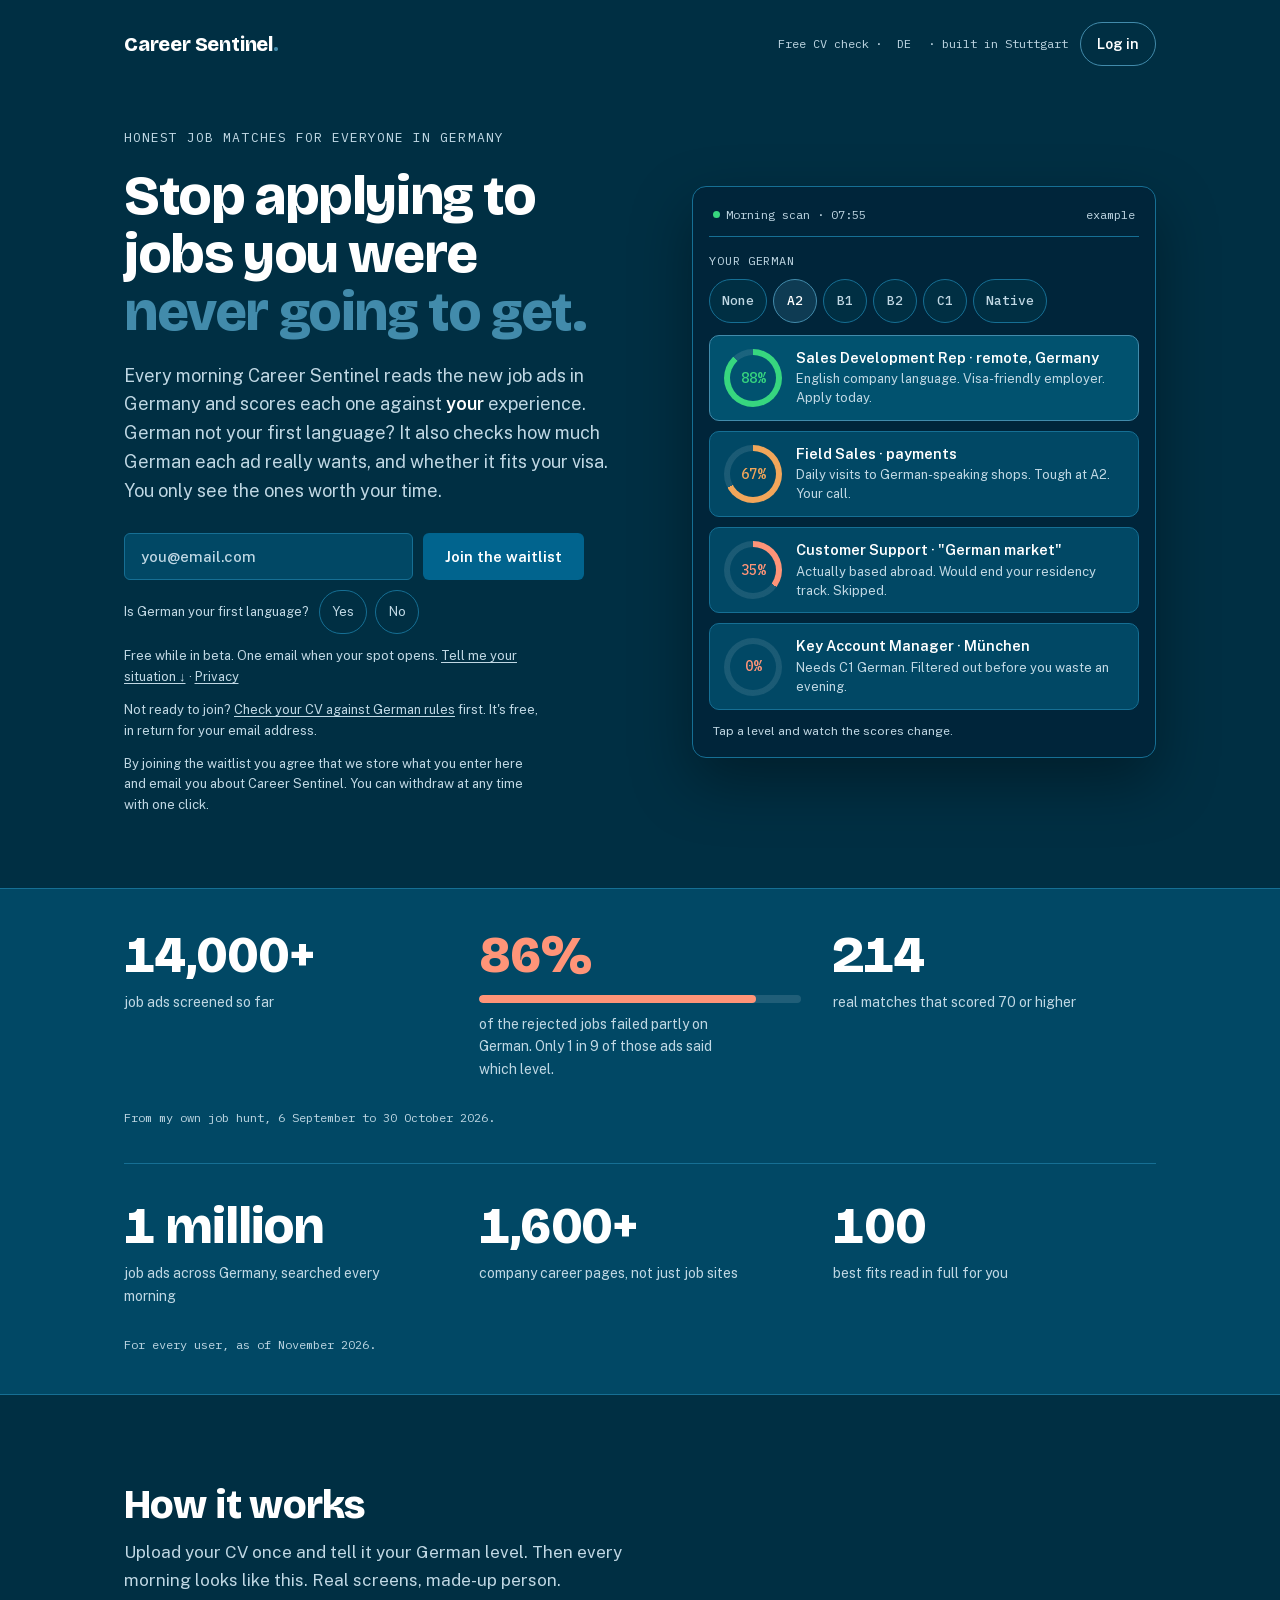
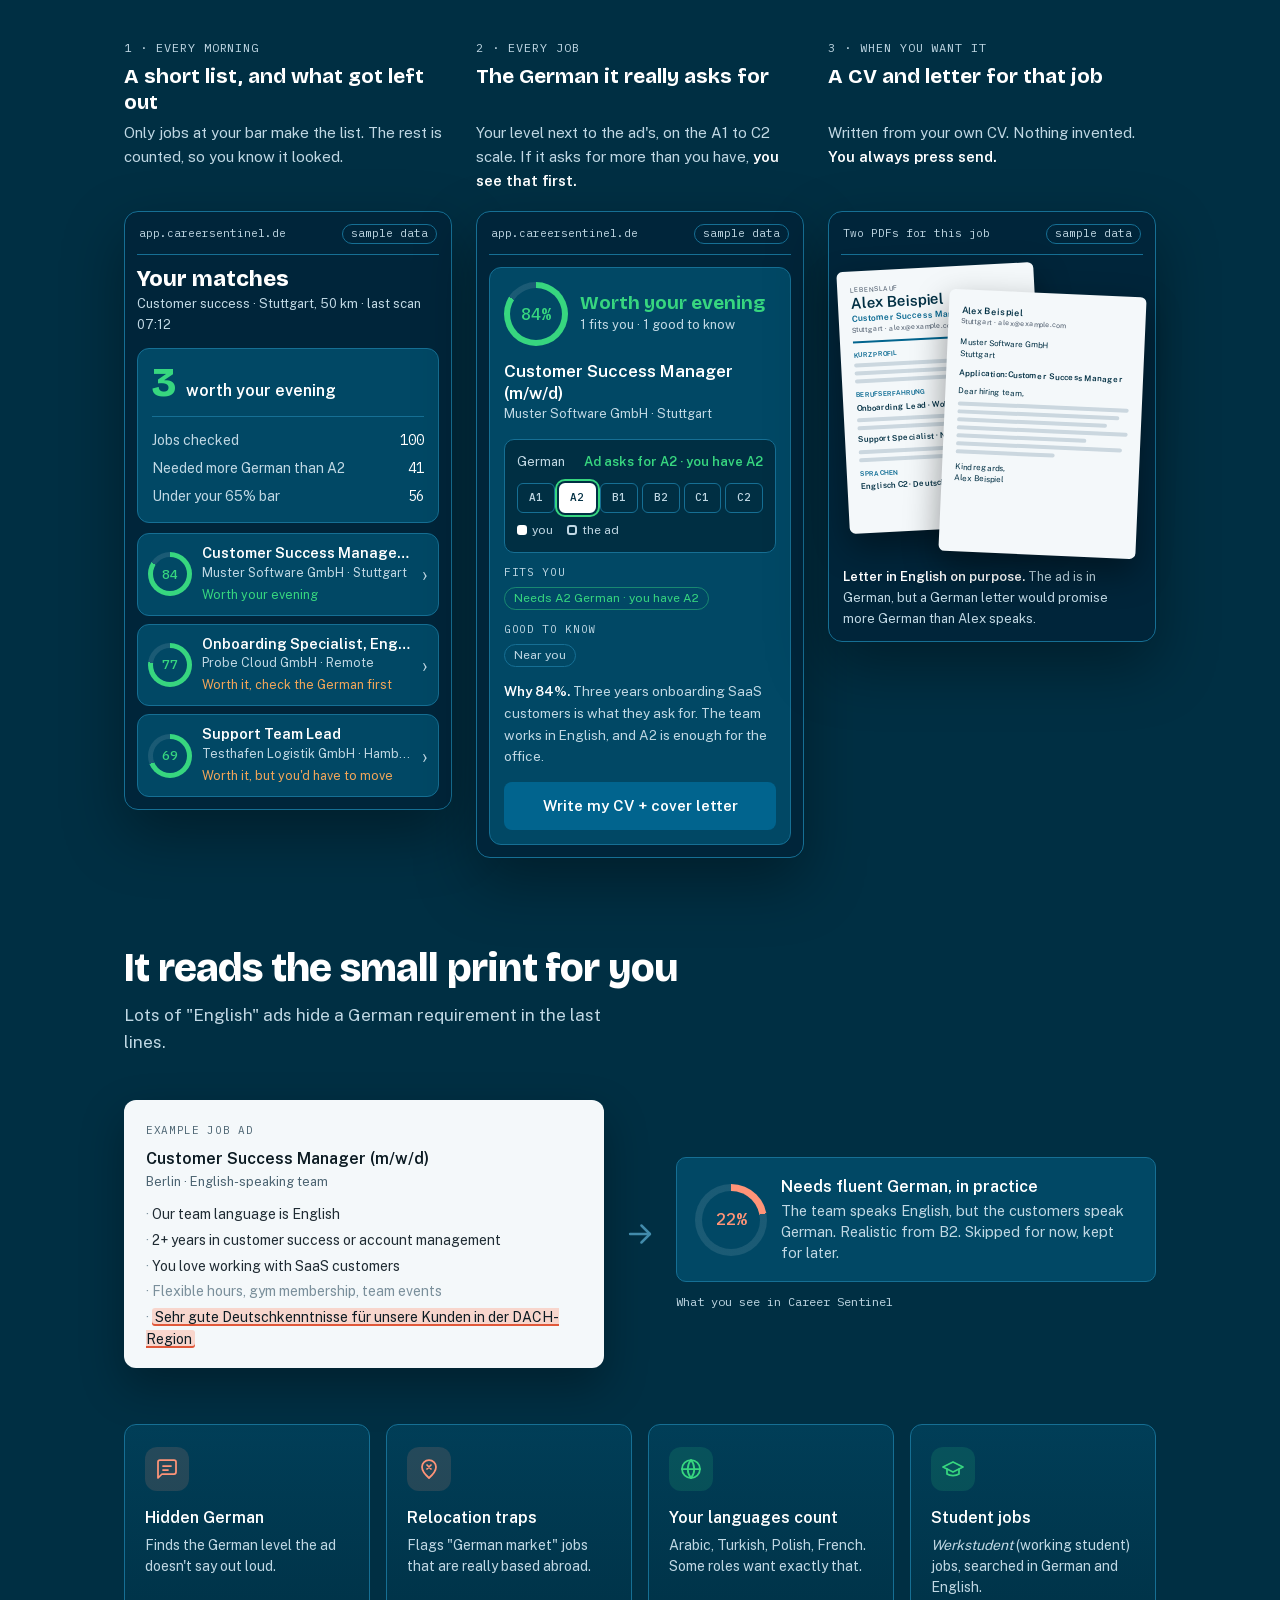
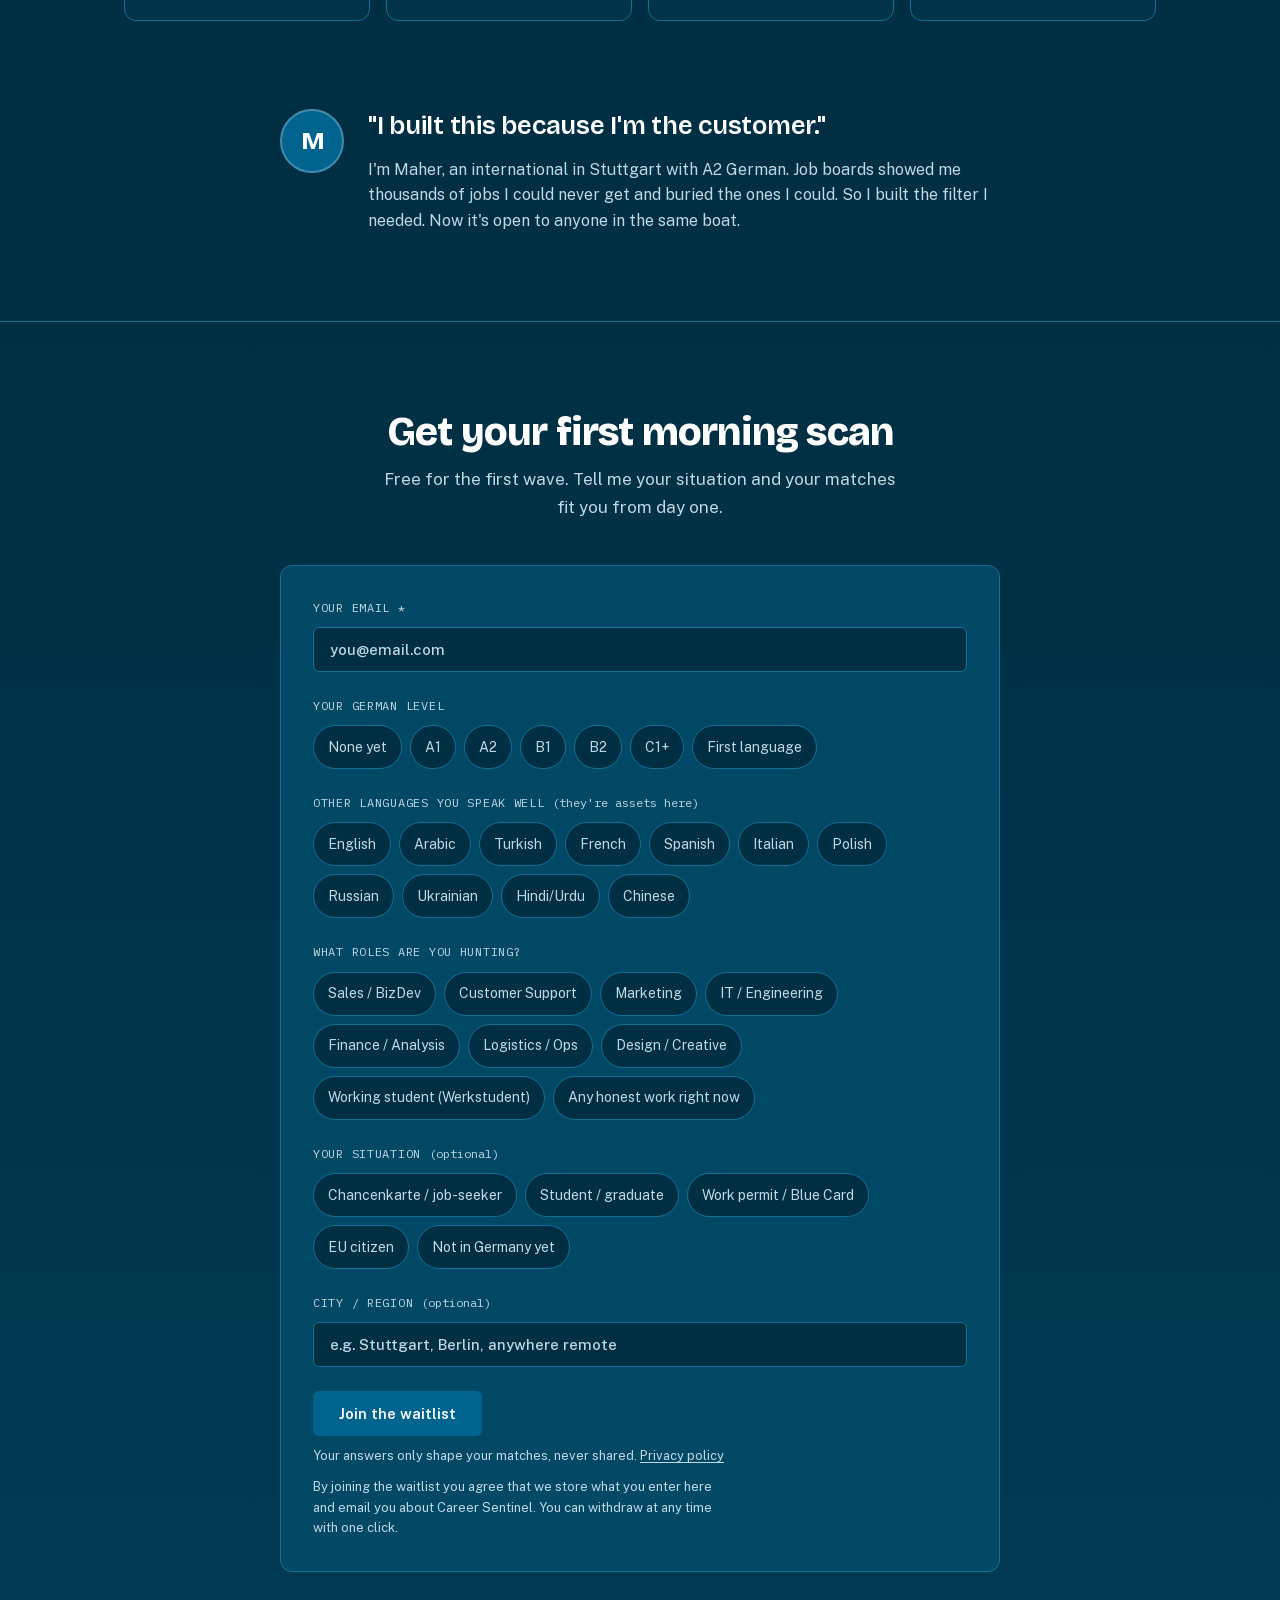
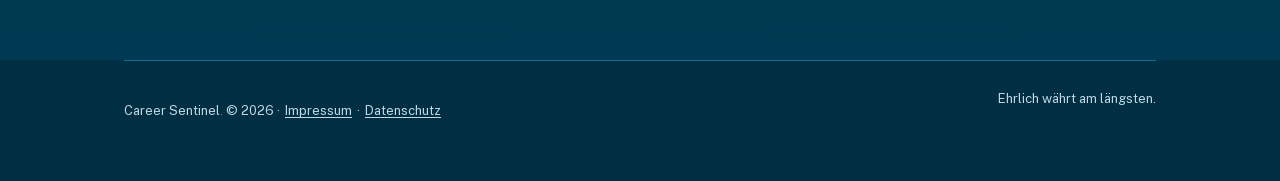
==== commit dab3ec8e: "Landing page on a phone: every tap target 44px, the demo higher Measured at 360px wide: 41 controls " ====
--- a/index.html
+++ b/index.html
@@ -427,6 +427,37 @@
   a { color: var(--ink-dim); text-decoration: underline; text-underline-offset: 2px; }
   a:hover { color: var(--ink); }
 
+  /* ---------- tap targets and the phone hero (5 November) ----------
+     Every control is at least 44px tall: before this, 41 of them on a
+     360px phone were 29 to 40px (the level chips, the form chips, the
+     logo). Links inside a sentence keep their line and get the 44px as
+     invisible padding, which inline padding adds to the tap area without
+     moving the text. */
+  .logo { display: inline-flex; align-items: center; min-height: 44px; }
+  .quick-q .pills label, .level-picker button, .pills label {
+    display: inline-flex; align-items: center; justify-content: center;
+    min-height: 44px; min-width: 44px; }
+  /* With 44px chips the label takes its own line, so the six levels stay on one row. */
+  .level-picker .lp-label { flex-basis: 100%; margin: 0 0 2px; }
+  .form-note a, footer a { padding: 15px 0; }
+  footer a { display: inline-flex; align-items: center; min-height: 44px; padding: 0 2px; }
+  /* On a phone the hero is one column, and the demo used to wait under
+     the form and three notes (914px down at 360px wide). Now: the pitch,
+     the form, the consent it needs, then the demo; the two optional
+     notes follow the demo. The left column's children join the hero's
+     flow so they can be ordered around the panel. */
+  @media (max-width: 860px) {
+    .hero { display: flex; flex-direction: column; align-items: stretch; gap: 0; }
+    .hero > div:first-child { display: contents; }
+    .hero .eyebrow { order: 1; } .hero h1 { order: 2; } .hero .sub { order: 3; }
+    .hero form.waitlist { order: 4; } .hero .form-note.consent { order: 5; }
+    .hero .panel { order: 6; margin: 28px 0 0; }
+    .hero .form-note:not(.consent) { order: 7; margin-top: 24px; }
+    .hero .form-note:not(.consent) + .form-note:not(.consent) { margin-top: 24px; }
+    .sub { font-size: 17px; margin-bottom: 24px; }
+  }
+  @media (max-width: 520px) { header { padding: 10px 0; } }
+
   /* ---------- reveals (JS-gated; page fully readable without) ---------- */
   @property --p { syntax: "<number>"; inherits: true; initial-value: 0; }
   @media (prefers-reduced-motion: no-preference) {
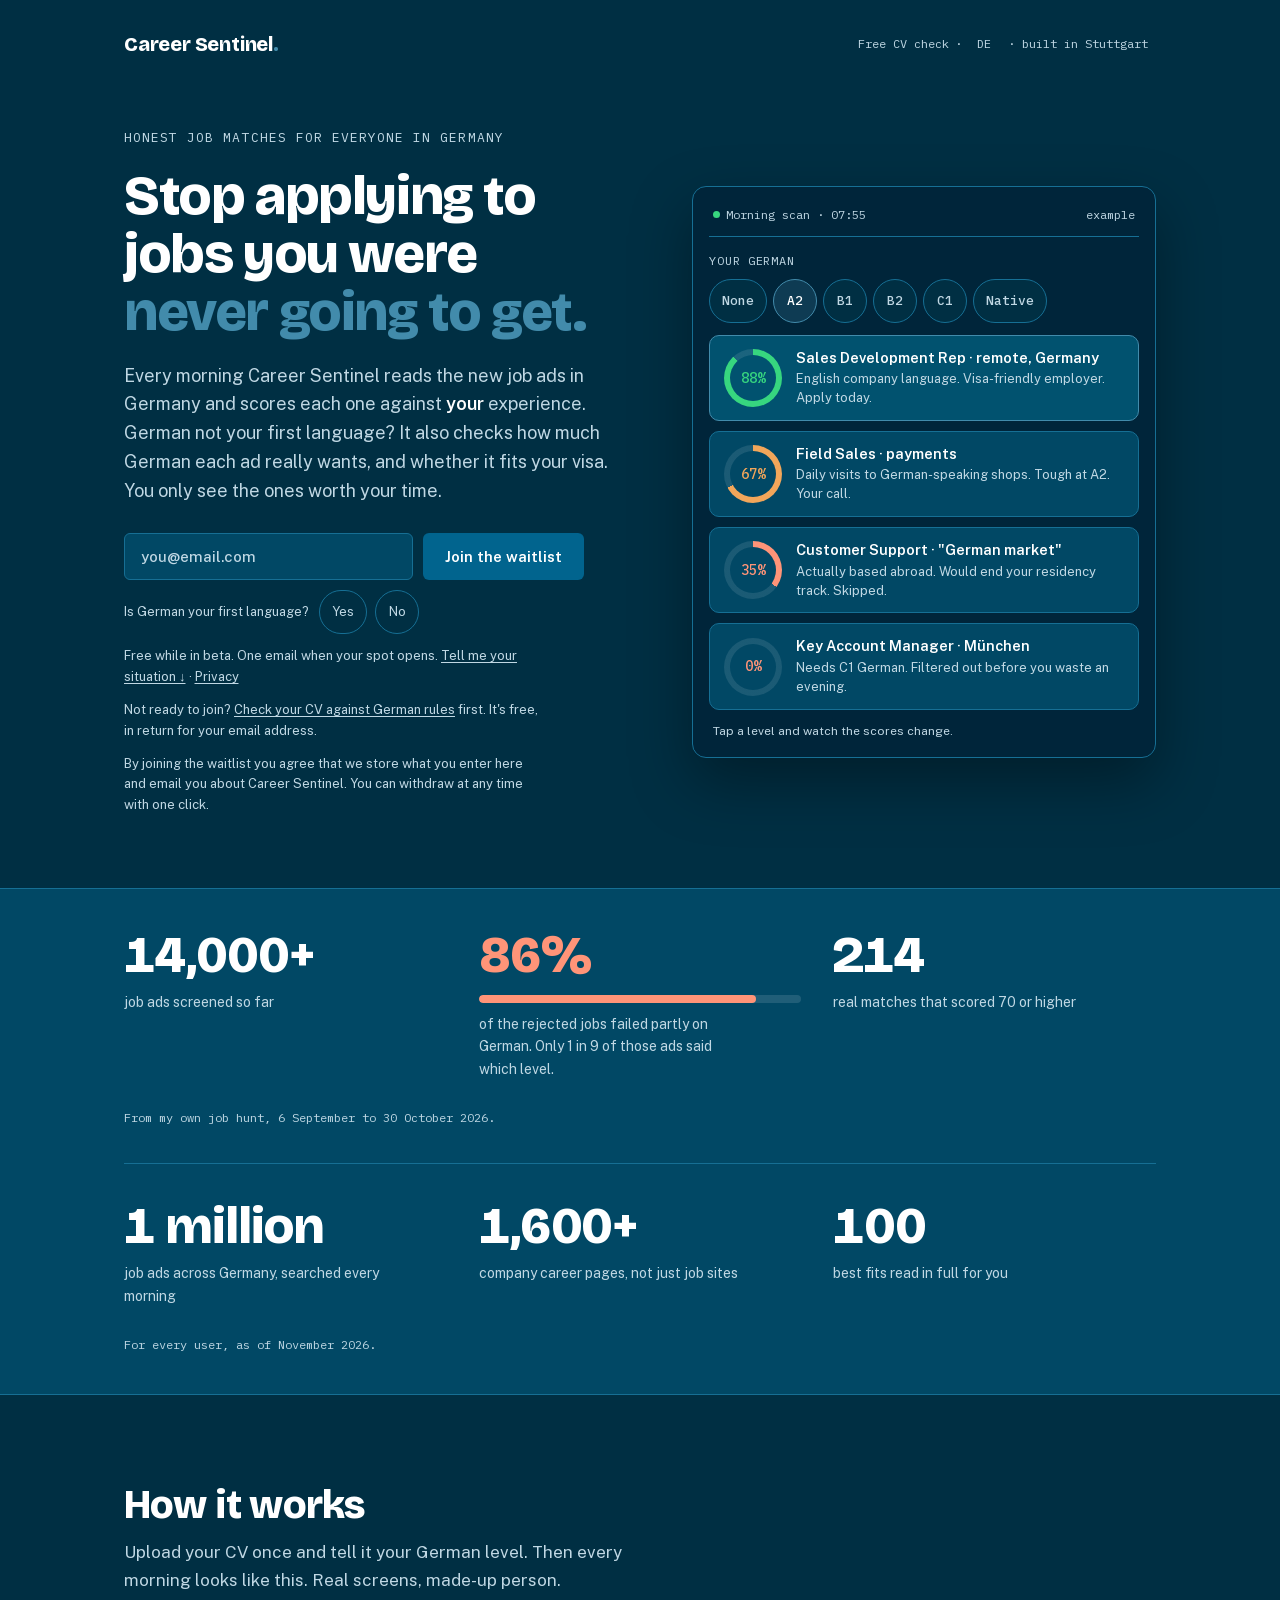
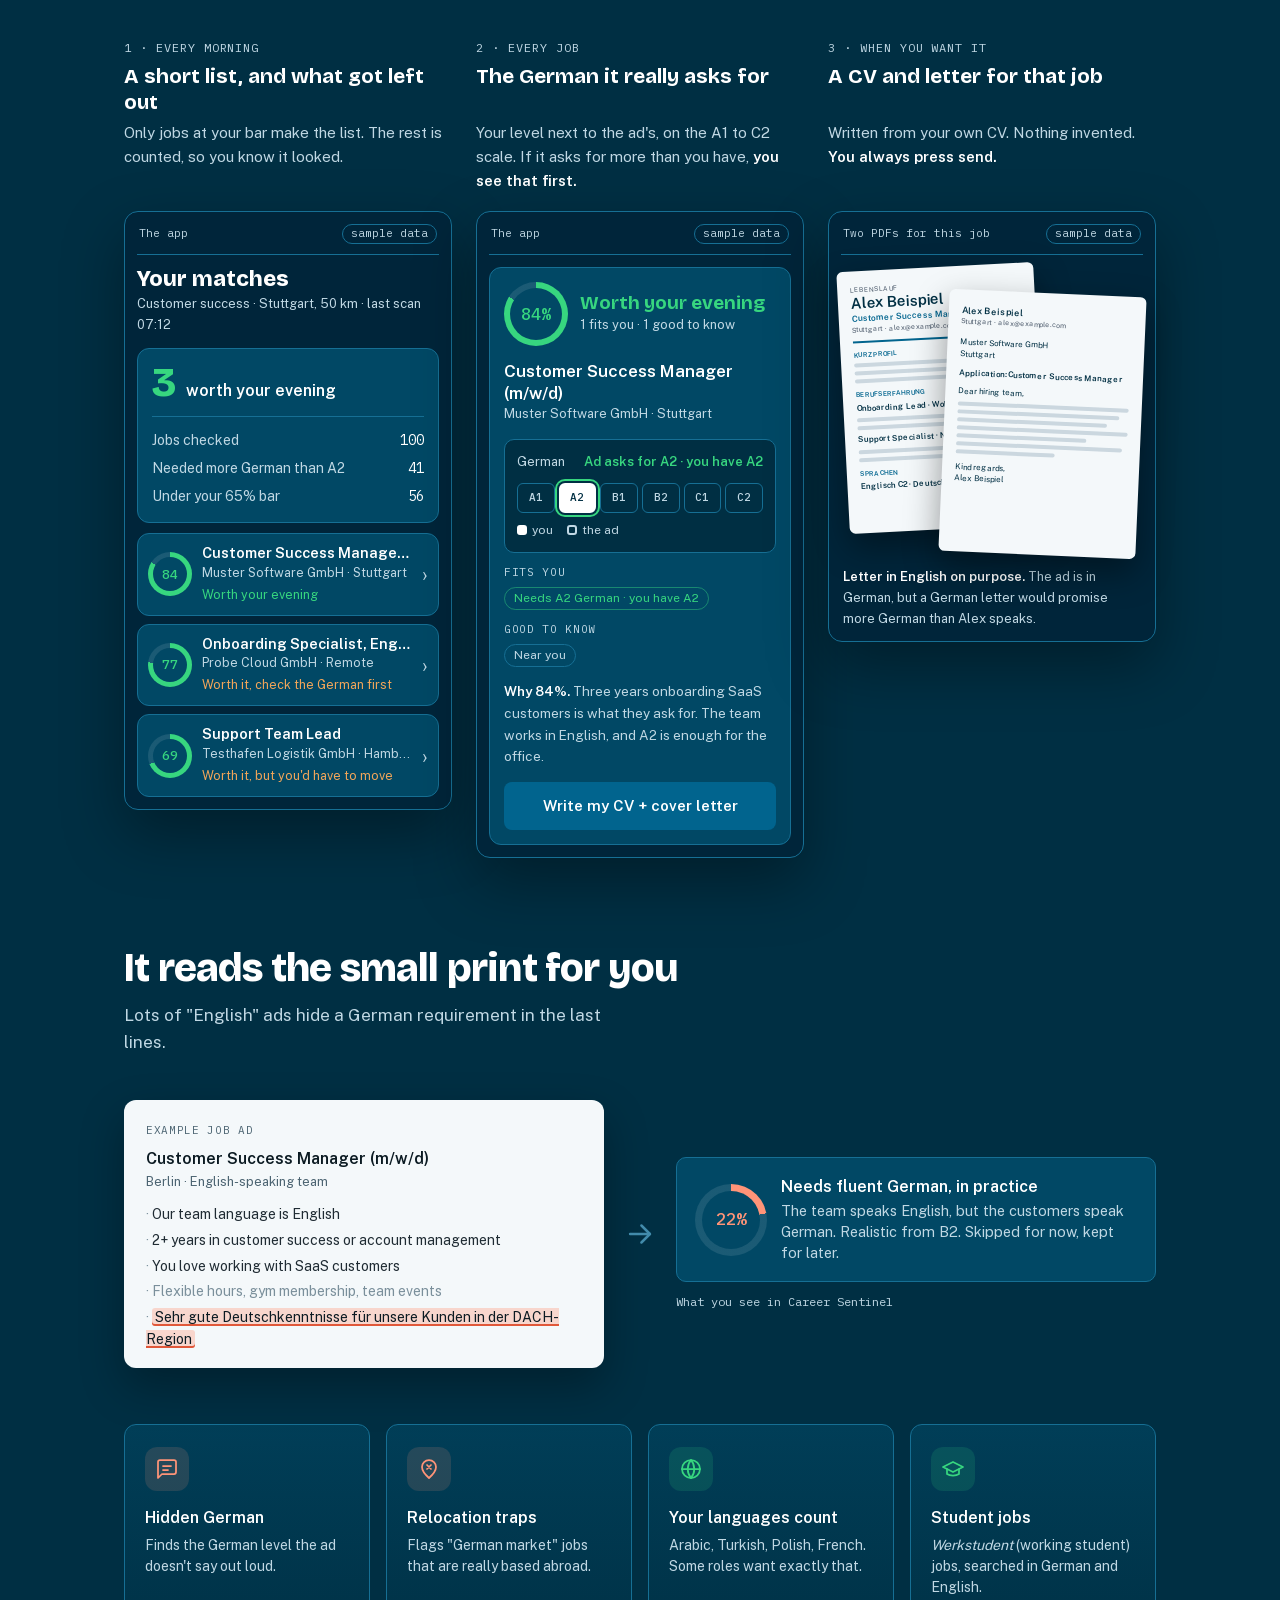
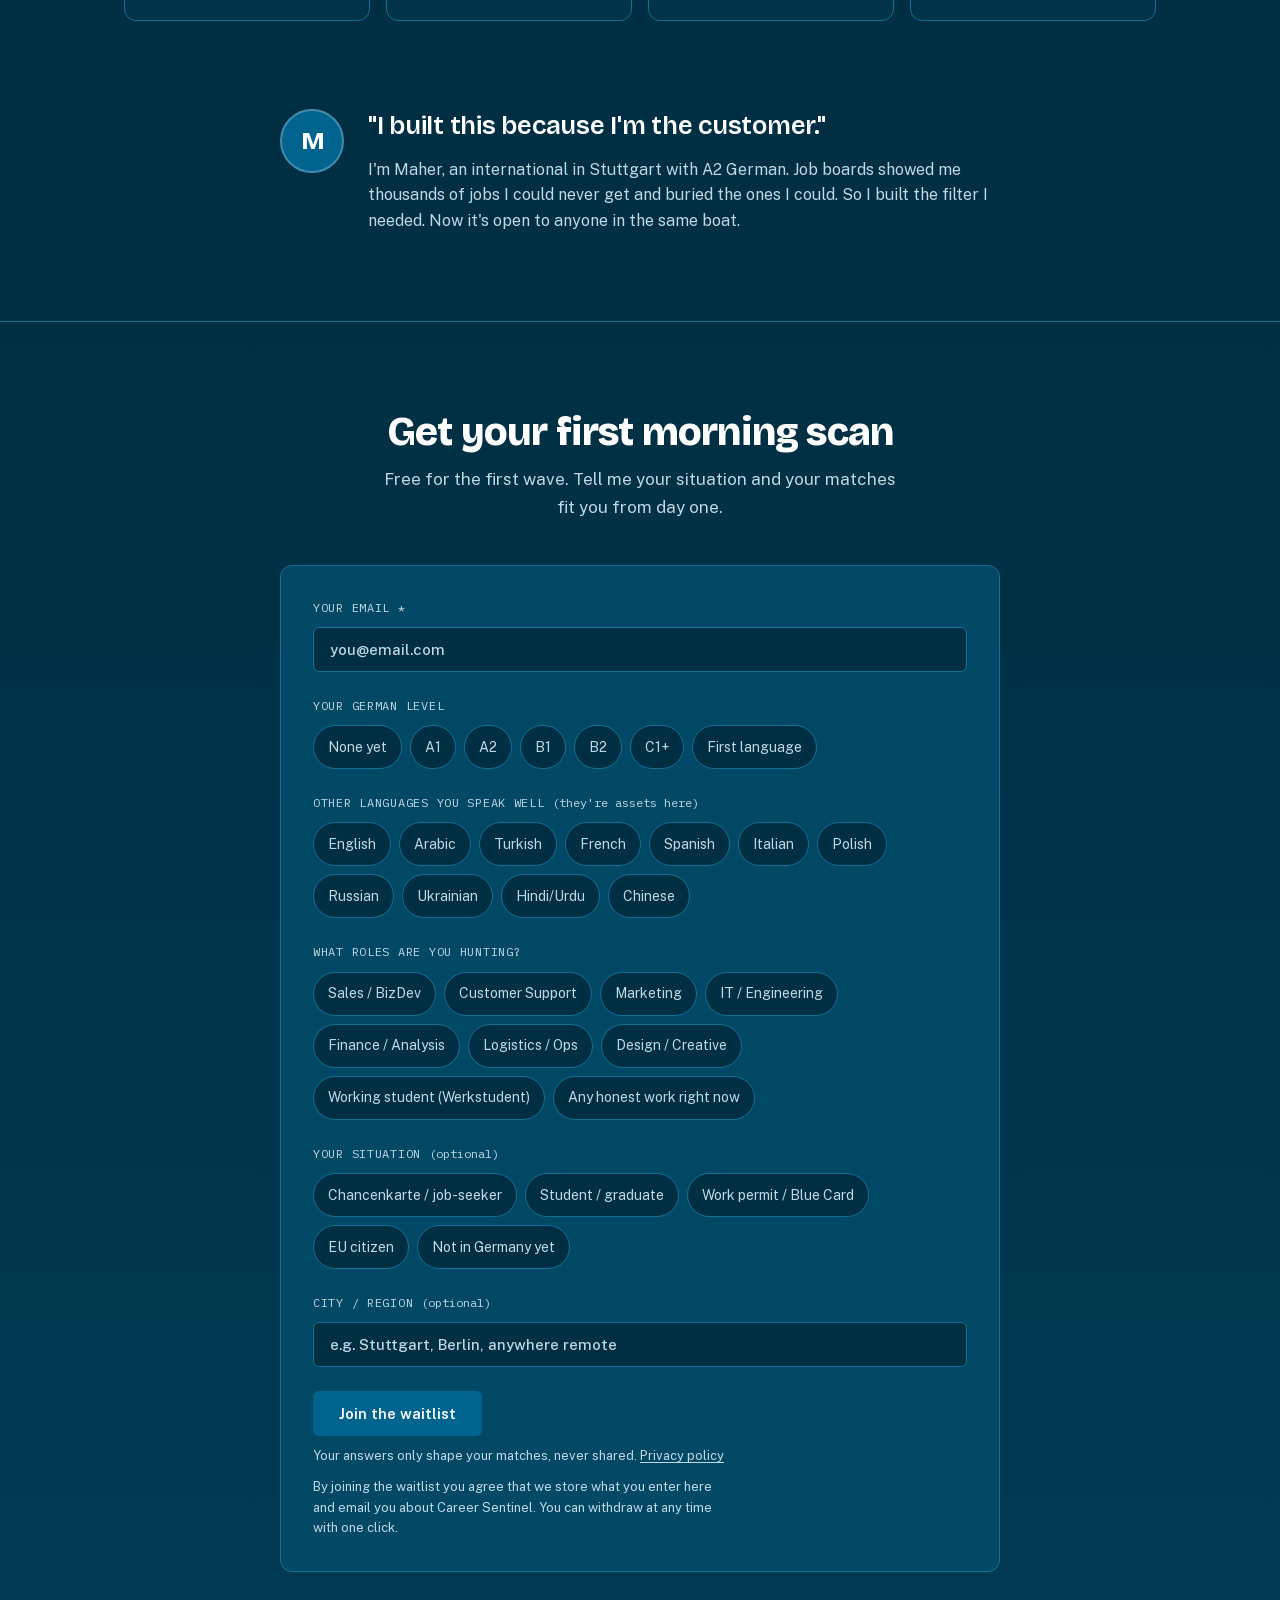
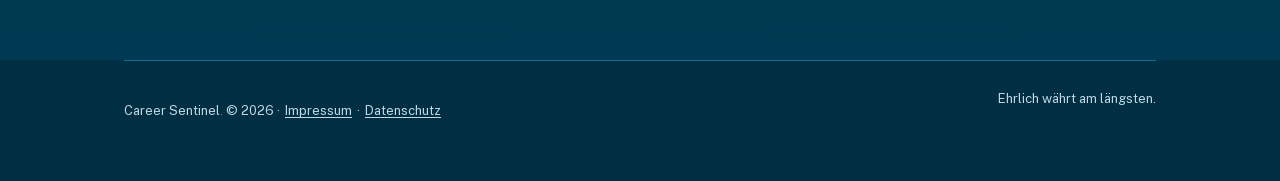
==== commit 389b43d7: "Landing page: no app address in How it works, no Log in button Maher, 5 November: the beta is invite" ====
--- a/index.html
+++ b/index.html
@@ -77,17 +77,10 @@
   .made-in a.t { display: inline-flex; align-items: center; justify-content: center;
     min-height: 44px; min-width: 44px; padding: 0 6px; text-decoration: none; }
   .made-in .where { padding: 0 8px 0 2px; }
-  /* For people already invited: the app's front page is its sign-in page. */
-  .login { display: inline-flex; align-items: center; min-height: 44px; padding: 0 16px; margin-left: 4px;
-    border: 1px solid var(--accent); border-radius: 999px; color: var(--ink);
-    font: 600 14px var(--body); text-decoration: none; white-space: nowrap; }
-  .login:hover { background: rgba(66, 139, 171, 0.22); color: var(--ink); }
-  .login:focus-visible, .made-in a.t:focus-visible { outline: 2px solid var(--ink); outline-offset: 2px; }
-  /* A phone has room for the logo, the language and Log in. The CV check
-     is linked under the hero form. */
+  .made-in a.t:focus-visible { outline: 2px solid var(--ink); outline-offset: 2px; }
+  /* A phone has room for the logo and the language. The CV check is
+     linked under the hero form. */
   @media (max-width: 520px) { .made-in .wide, .made-in a.t.wide { display: none; } }
-  /* "Anmelden" is wider than "Log in": at 360px the German header needs the room. */
-  @media (max-width: 400px) { .made-in a.t { padding: 0 2px; } .login { padding: 0 12px; margin-left: 2px; } }
   /* the CV check link and the language switch need the room on a phone */
   @media (max-width: 520px) { .made-in .where { display: none; } }
 
@@ -490,7 +483,7 @@
 <div class="wrap">
   <header>
     <a class="logo" href="#">Career Sentinel<span class="dot">.</span></a>
-    <div class="made-in"><a class="t wide" href="https://app.careersentinel.de/check?lang=en">Free CV check</a><span class="wide" aria-hidden="true">·</span><a class="t" href="de/">DE</a><span class="where">· built in Stuttgart</span><a class="login" href="https://app.careersentinel.de/">Log in</a></div>
+    <div class="made-in"><a class="t wide" href="https://app.careersentinel.de/check?lang=en">Free CV check</a><span class="wide" aria-hidden="true">·</span><a class="t" href="de/">DE</a><span class="where">· built in Stuttgart</span></div>
   </header>
 
   <div class="hero">
@@ -589,7 +582,7 @@
         <h3>A short list, and what got left out</h3>
         <p class="step-p">Only jobs at your bar make the list. The rest is counted, so you know it looked.</p>
         <figure class="shot" aria-label="Example: the morning list in the app">
-          <div class="shot-bar"><span>app.careersentinel.de</span><span class="shot-tag">sample data</span></div>
+          <div class="shot-bar"><span>The app</span><span class="shot-tag">sample data</span></div>
           <div lang="en">
           <p class="s-h">Your matches</p>
           <p class="s-sub">Customer success · Stuttgart, 50 km · last scan 07:12</p>
@@ -626,7 +619,7 @@
         <h3>The German it really asks for</h3>
         <p class="step-p">Your level next to the ad's, on the A1 to C2 scale. If it asks for more than you have, <strong>you see that first.</strong></p>
         <figure class="shot" aria-label="Example: one job in the app">
-          <div class="shot-bar"><span>app.careersentinel.de</span><span class="shot-tag">sample data</span></div>
+          <div class="shot-bar"><span>The app</span><span class="shot-tag">sample data</span></div>
           <div lang="en">
           <div class="s-card">
             <div class="s-head">
